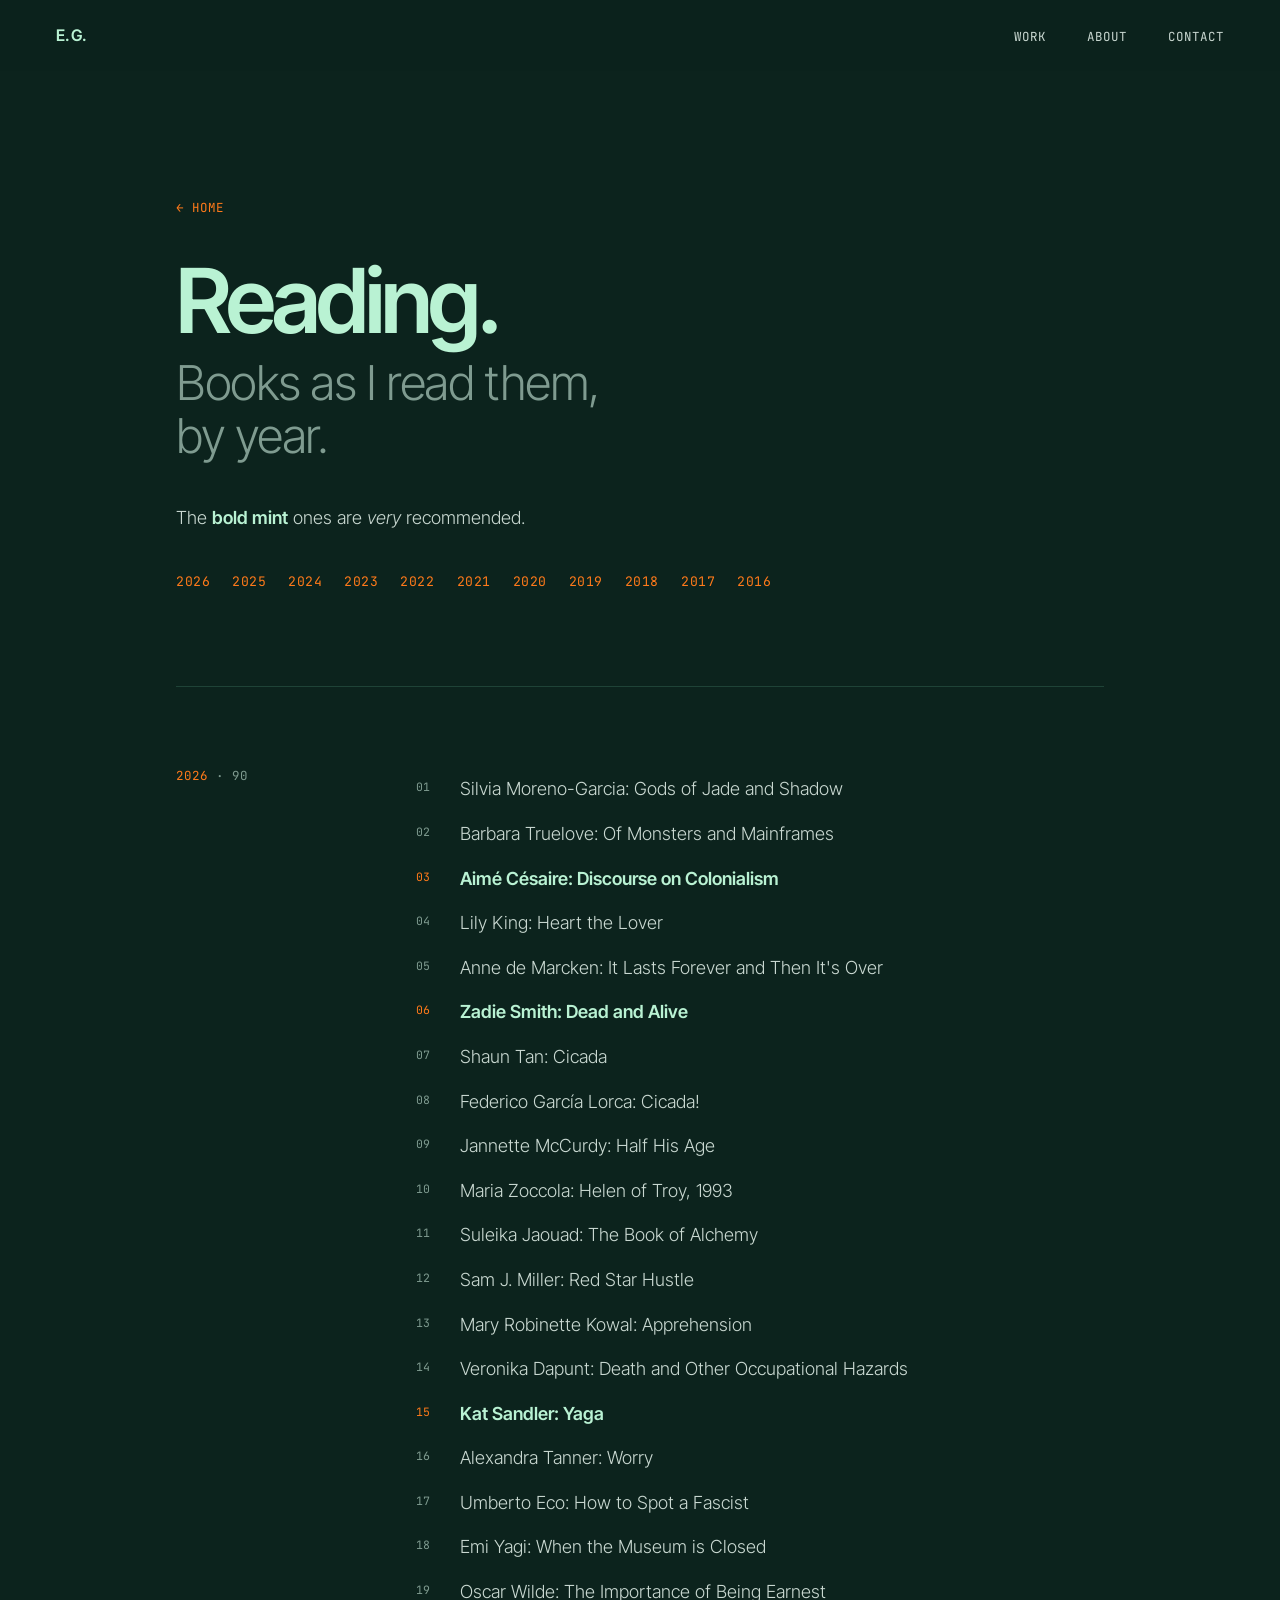
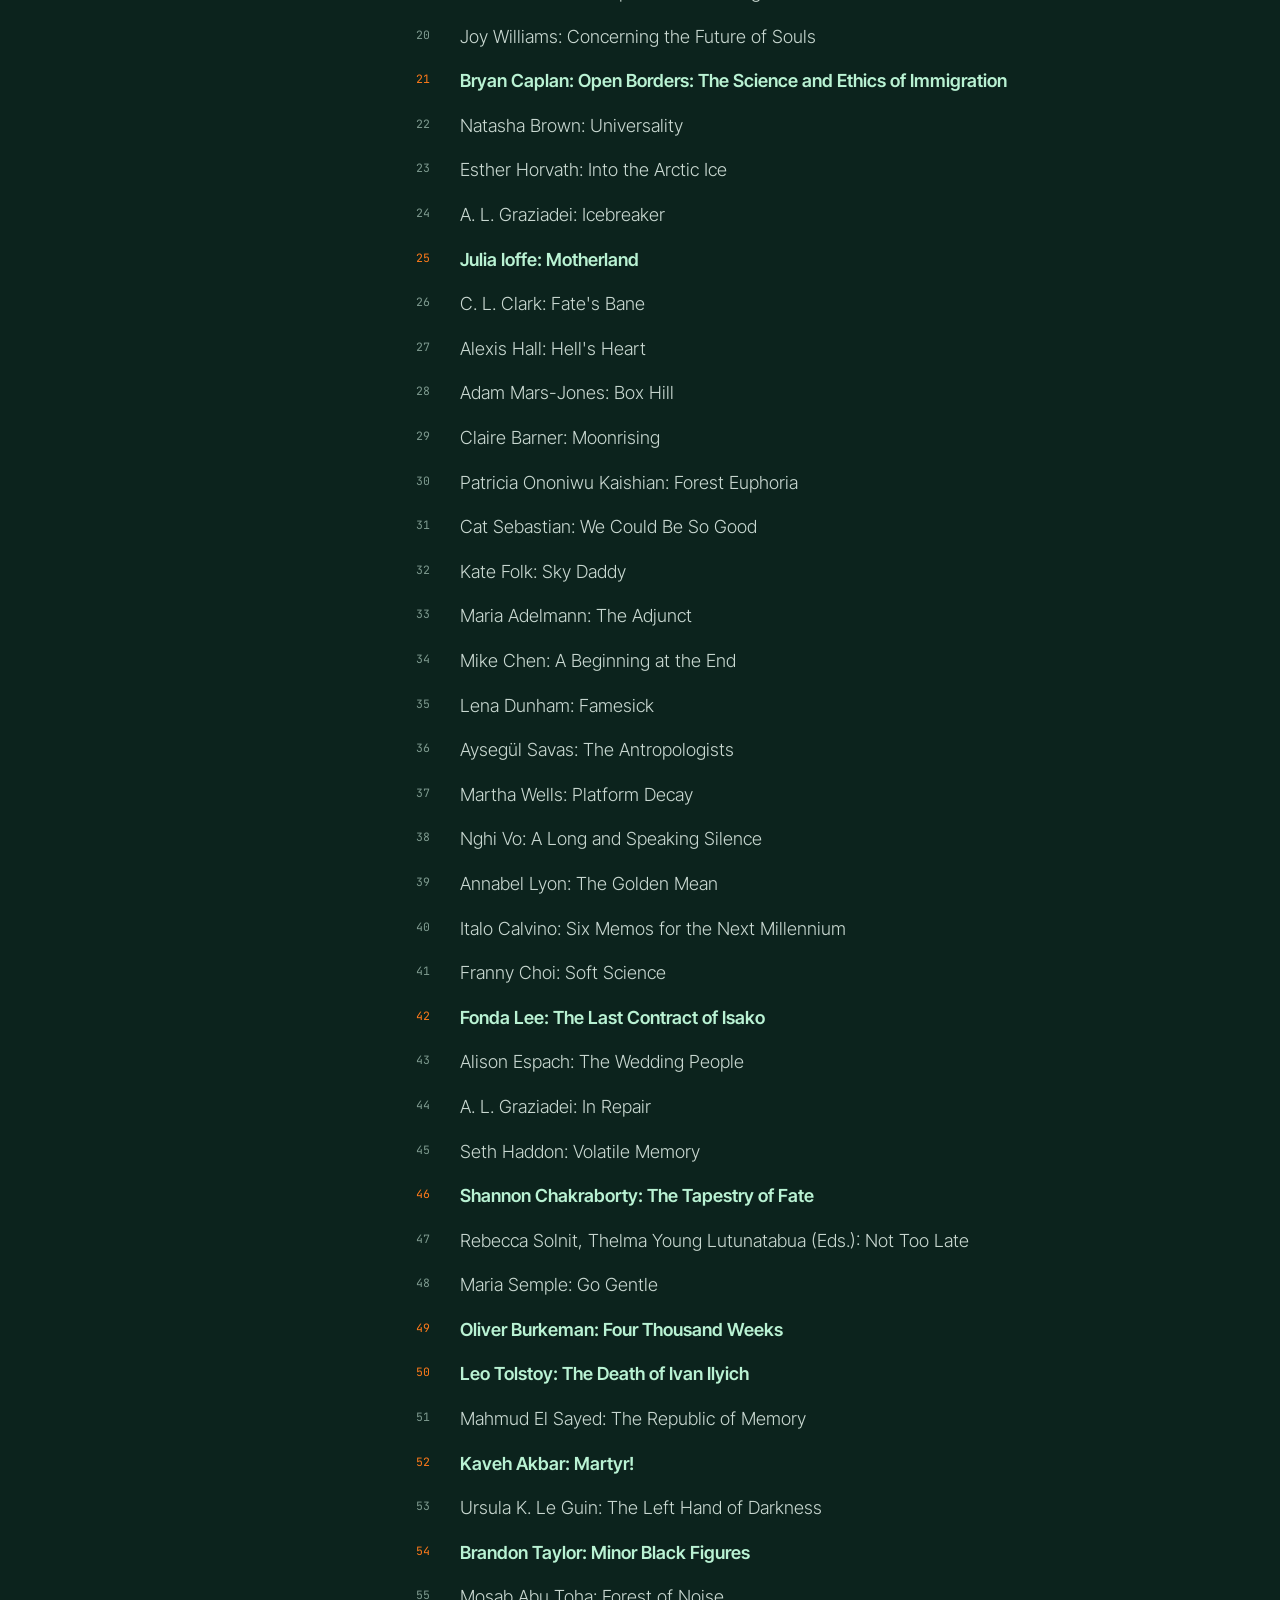
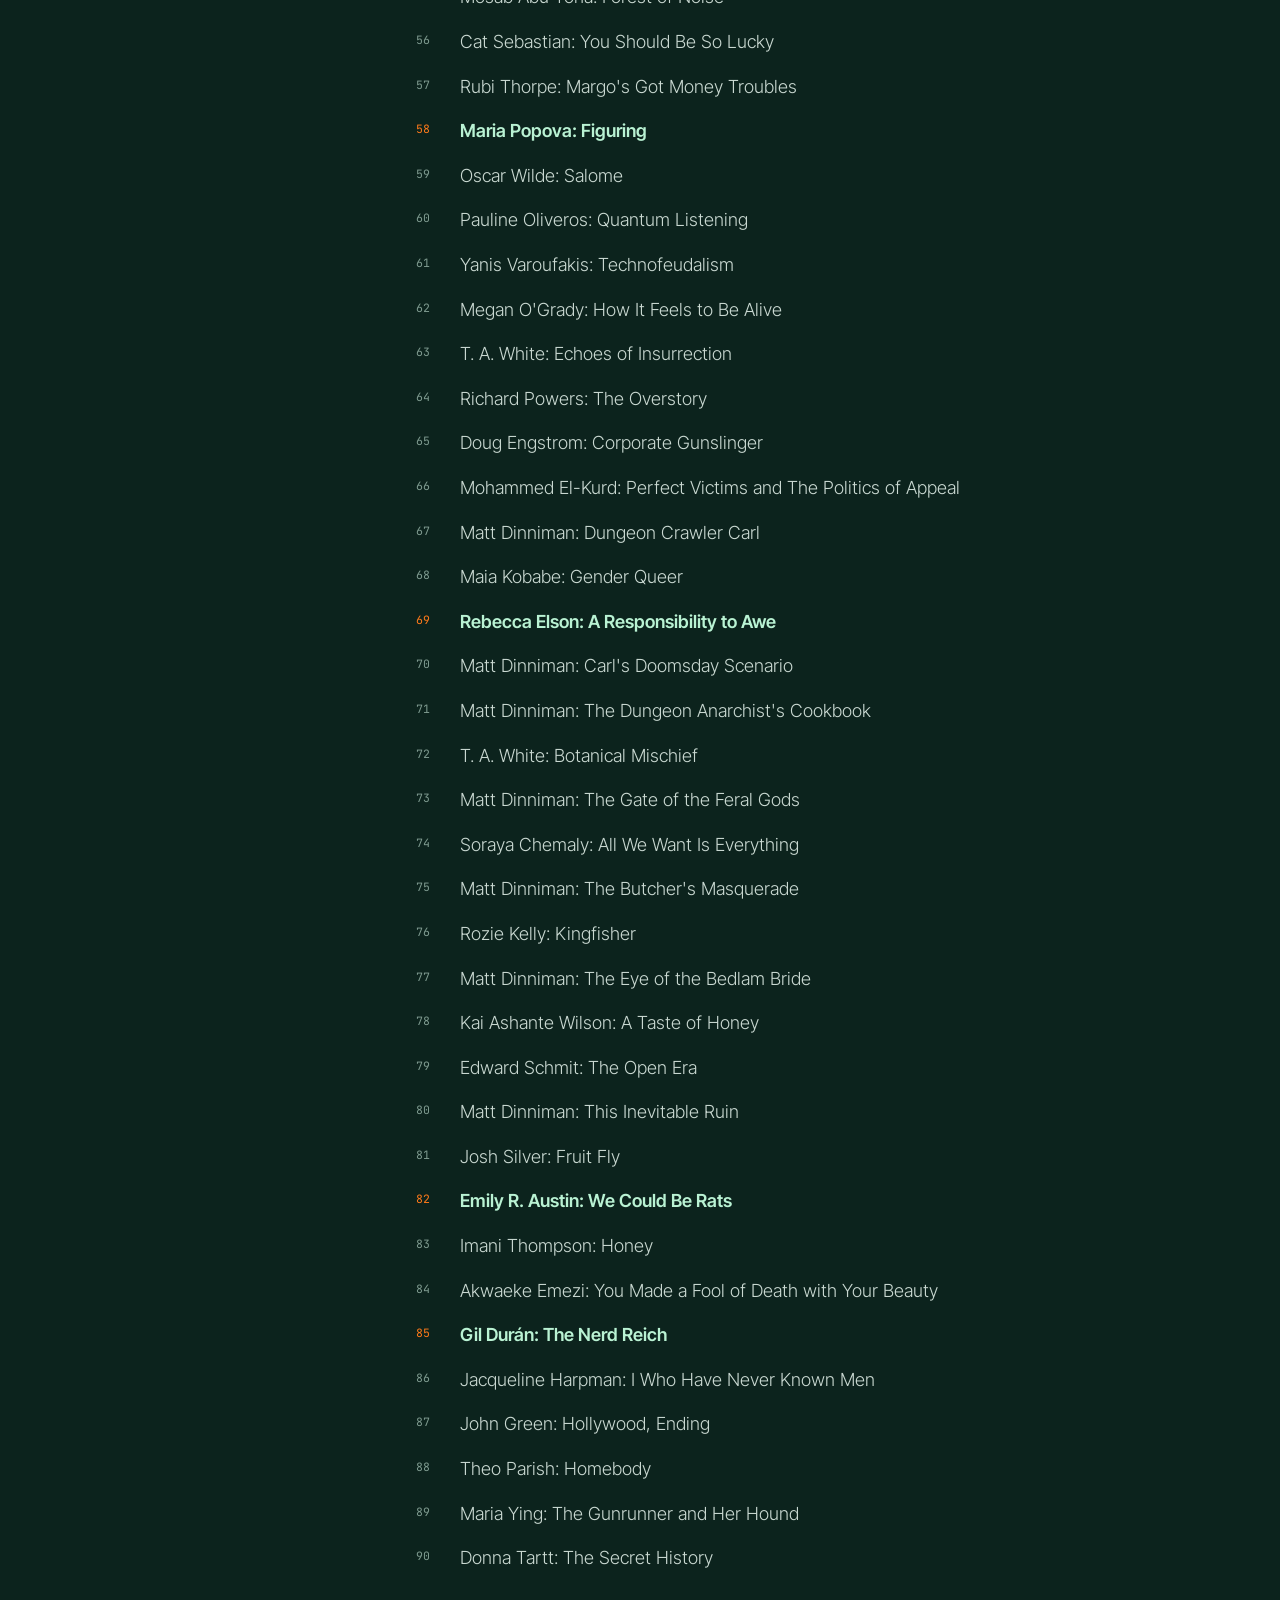
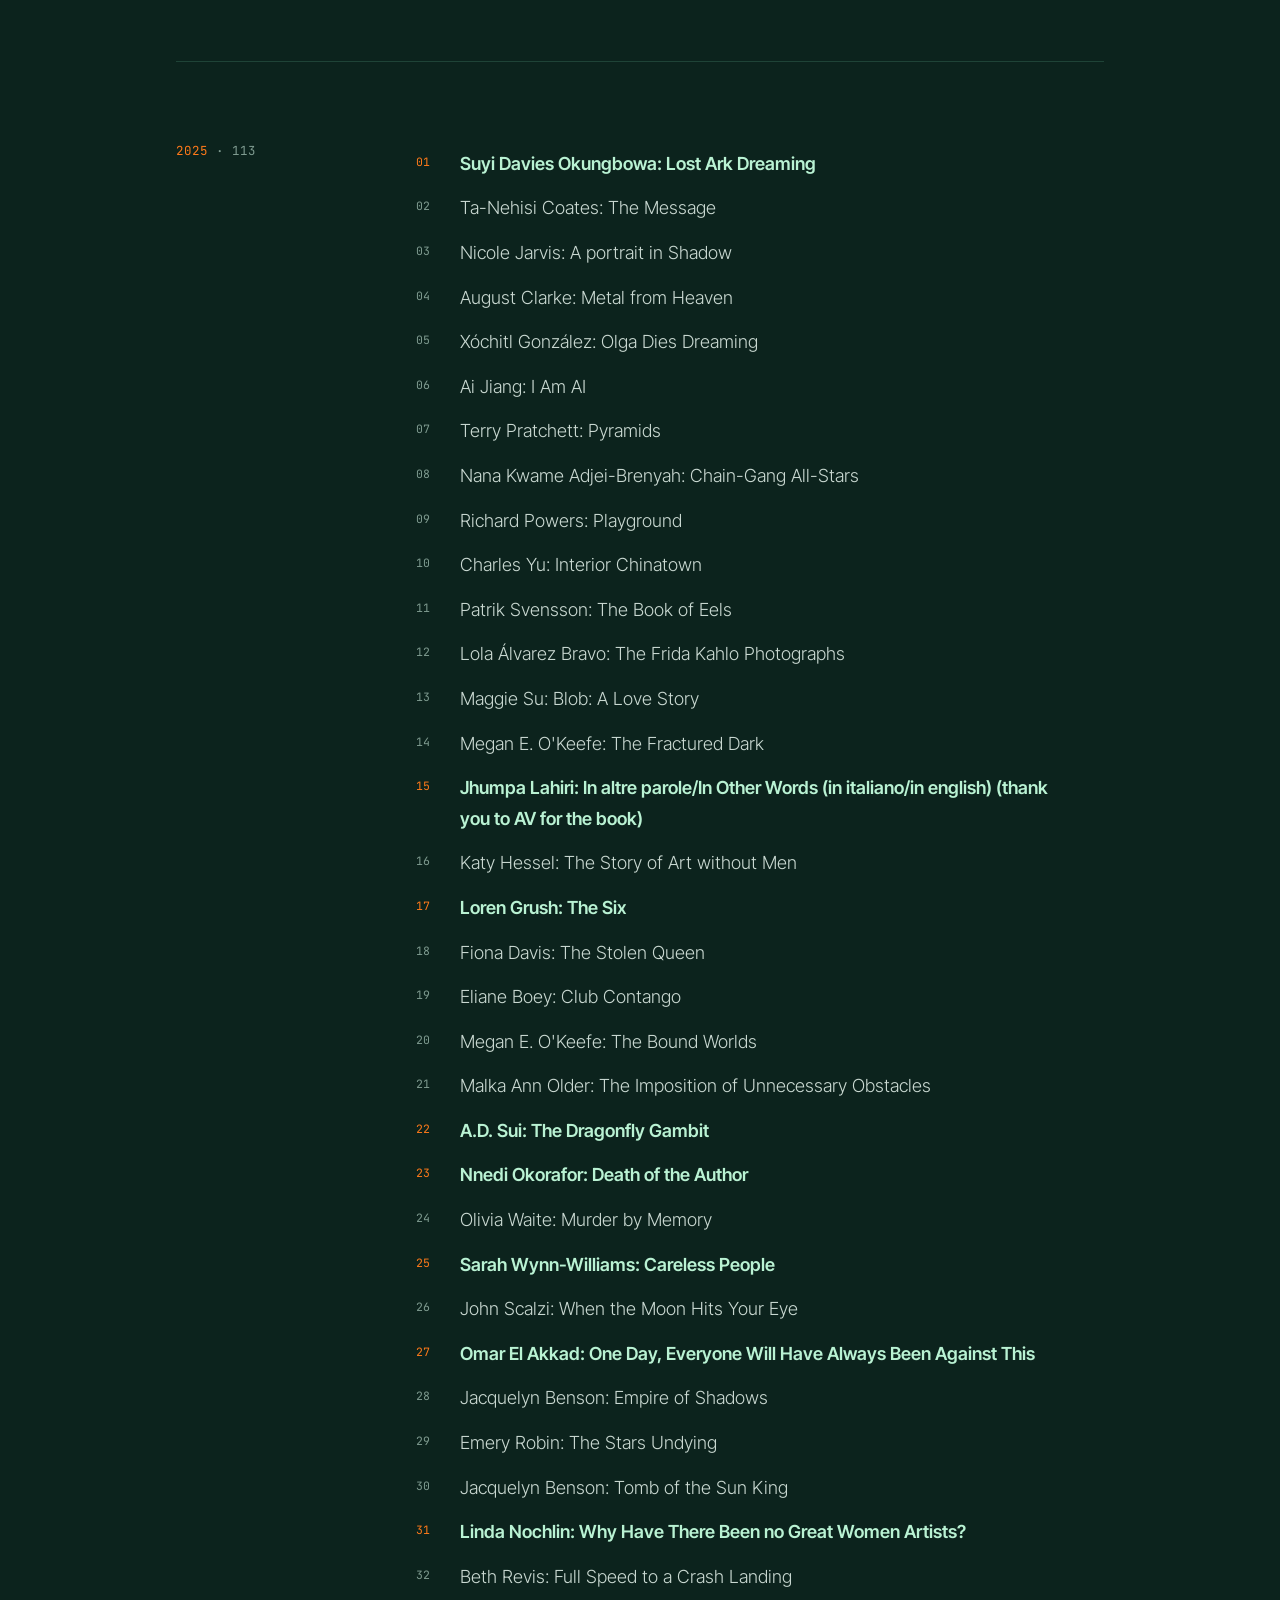
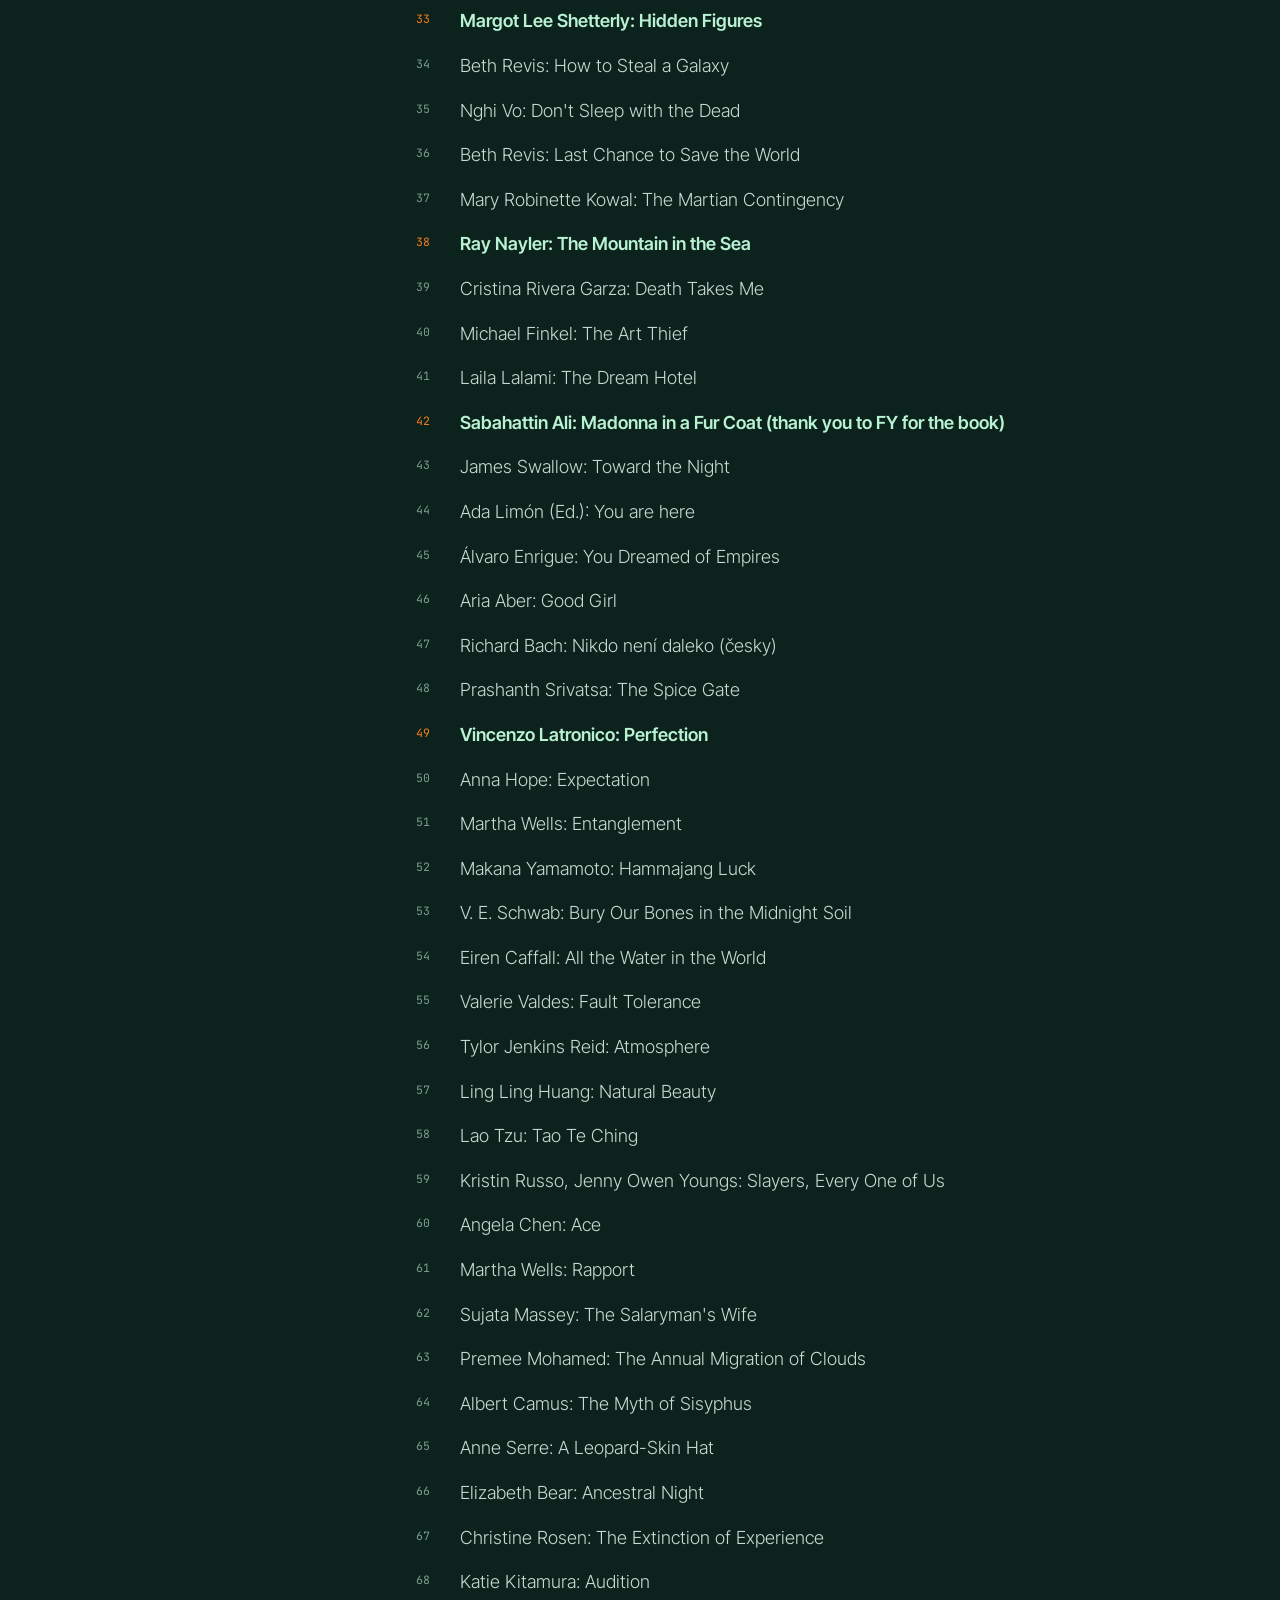
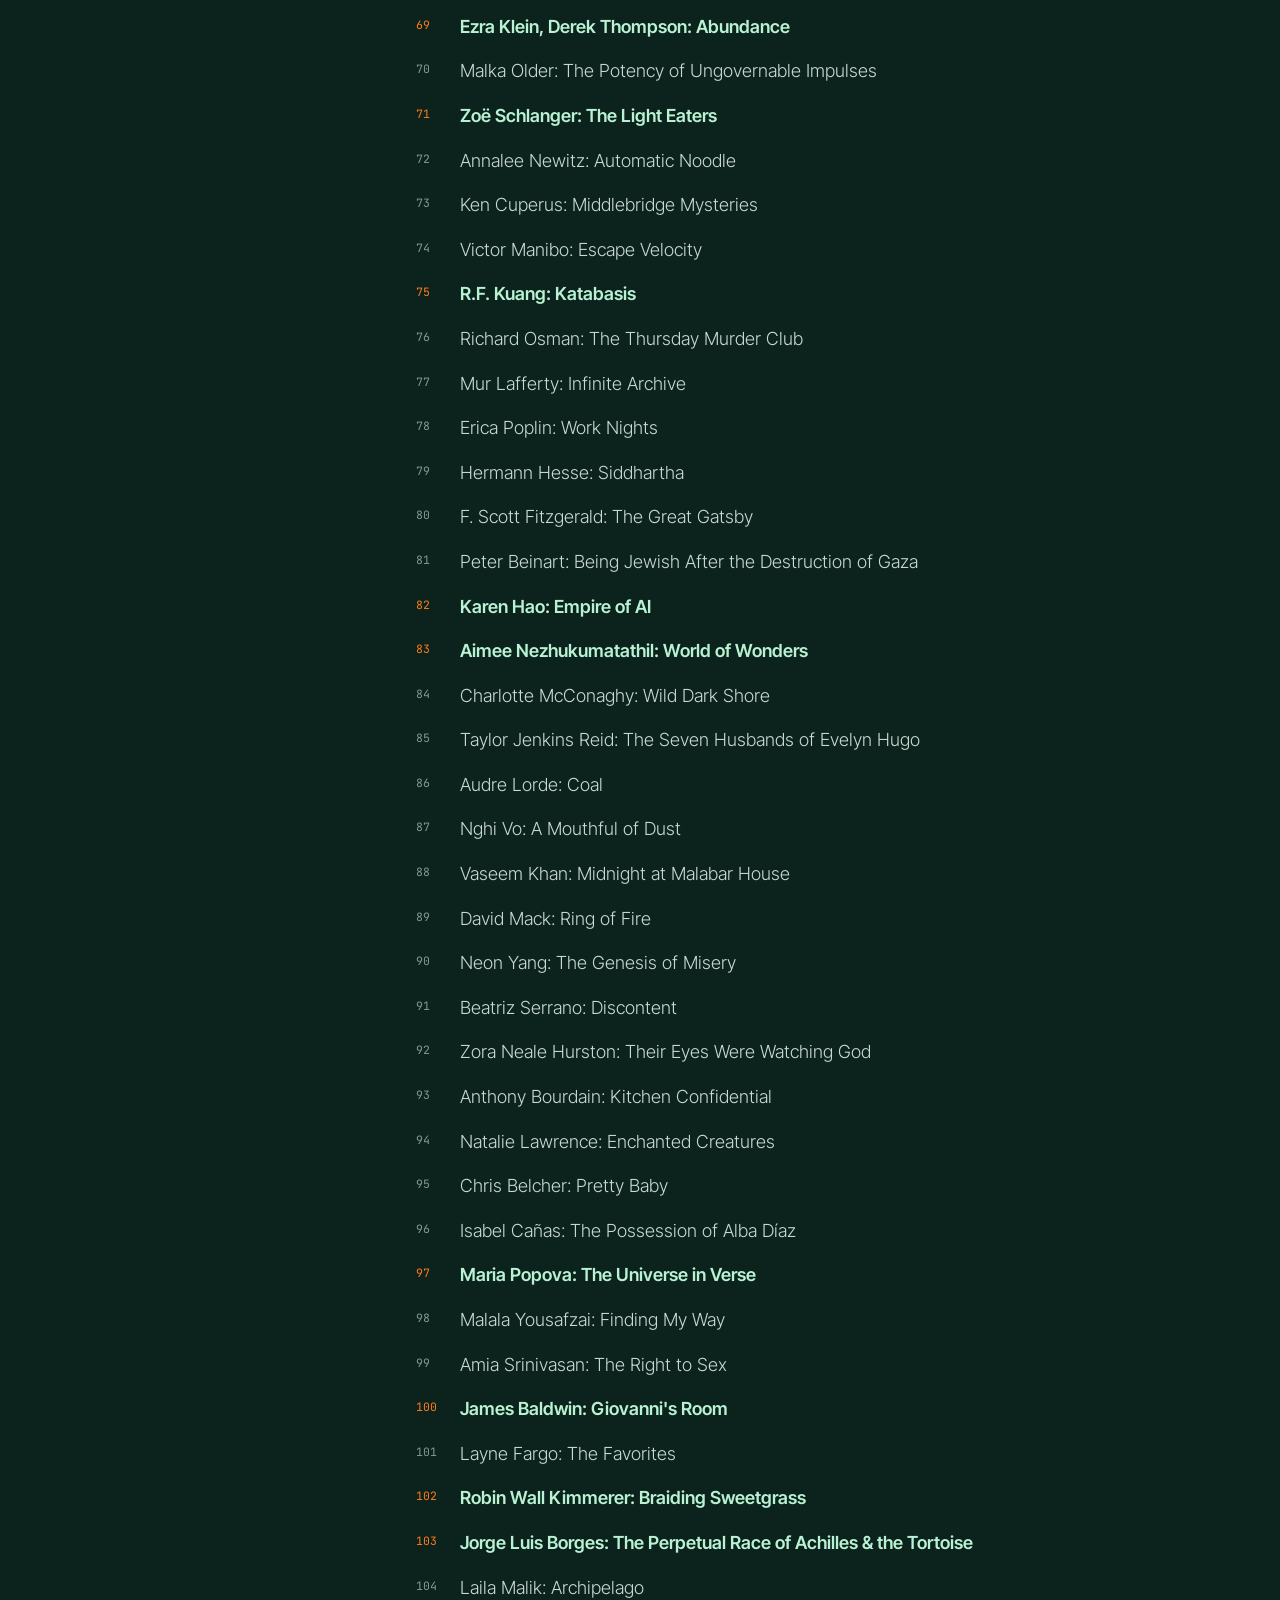
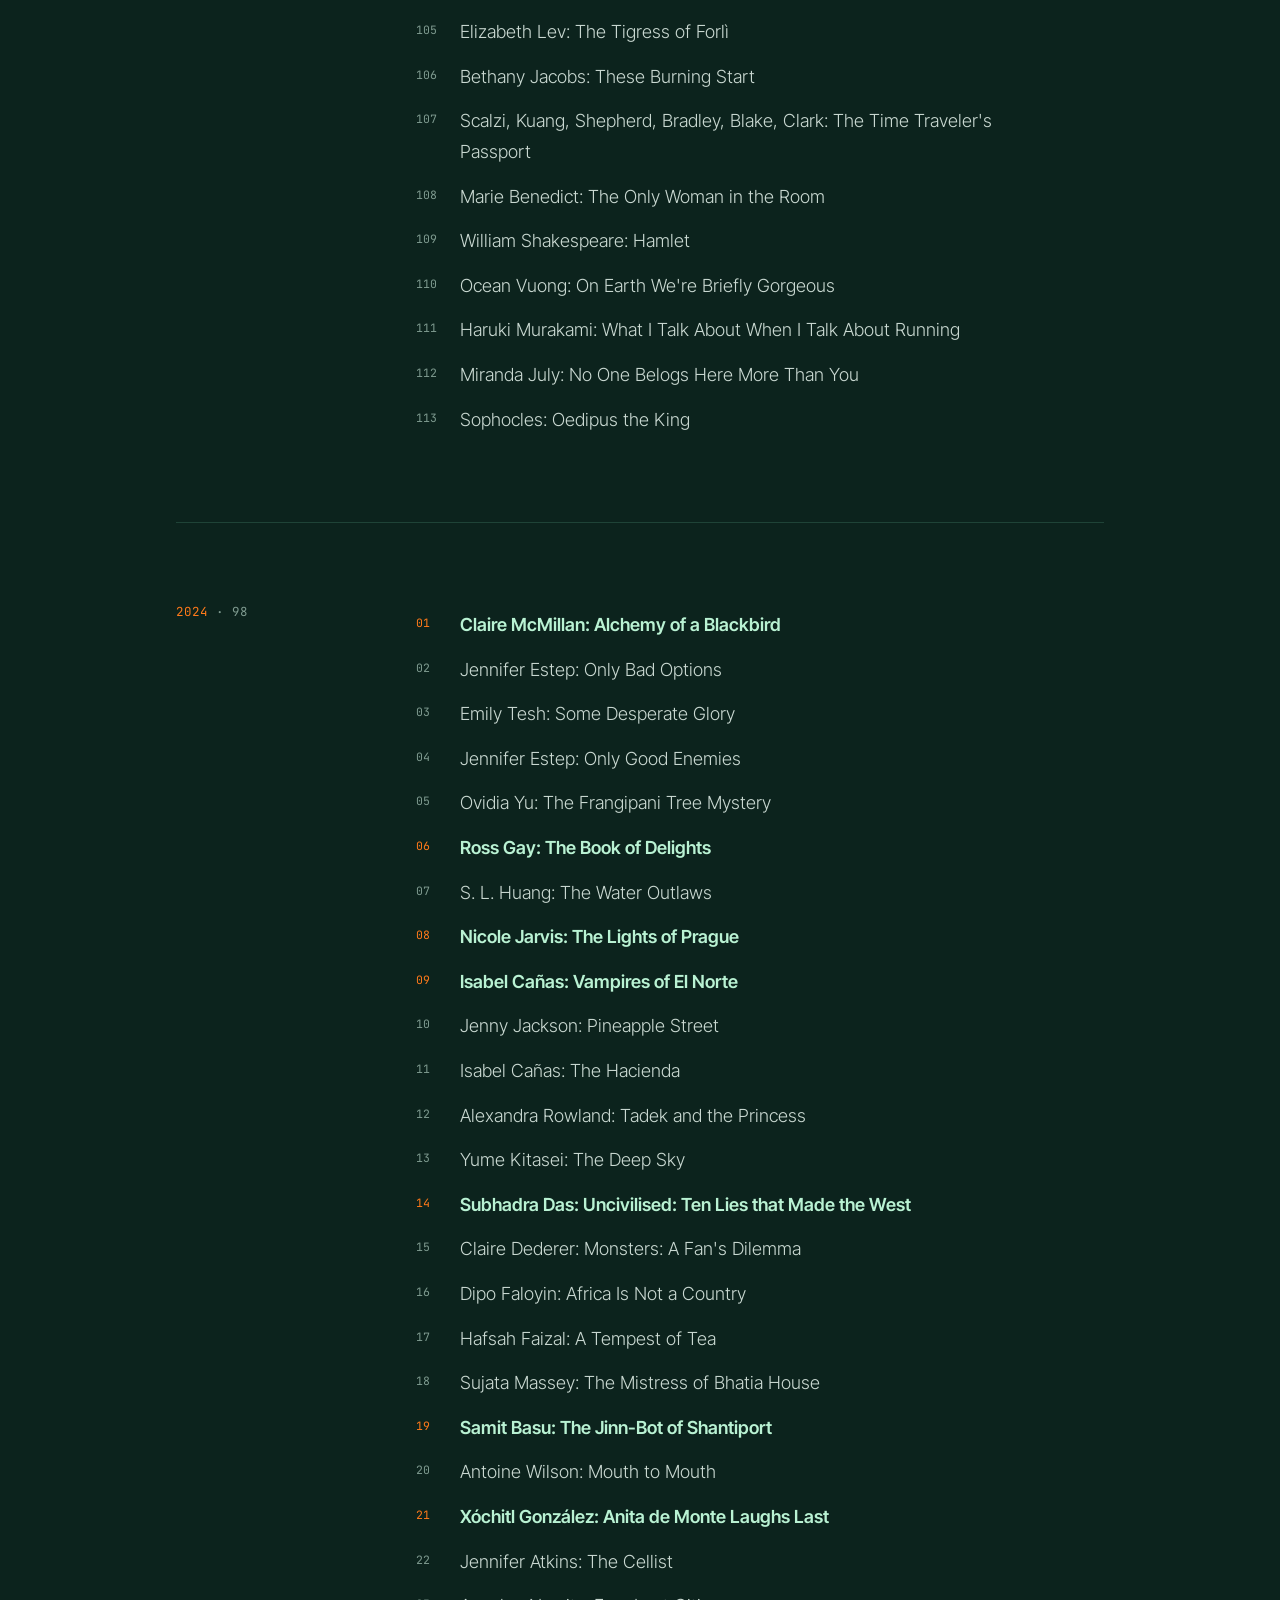
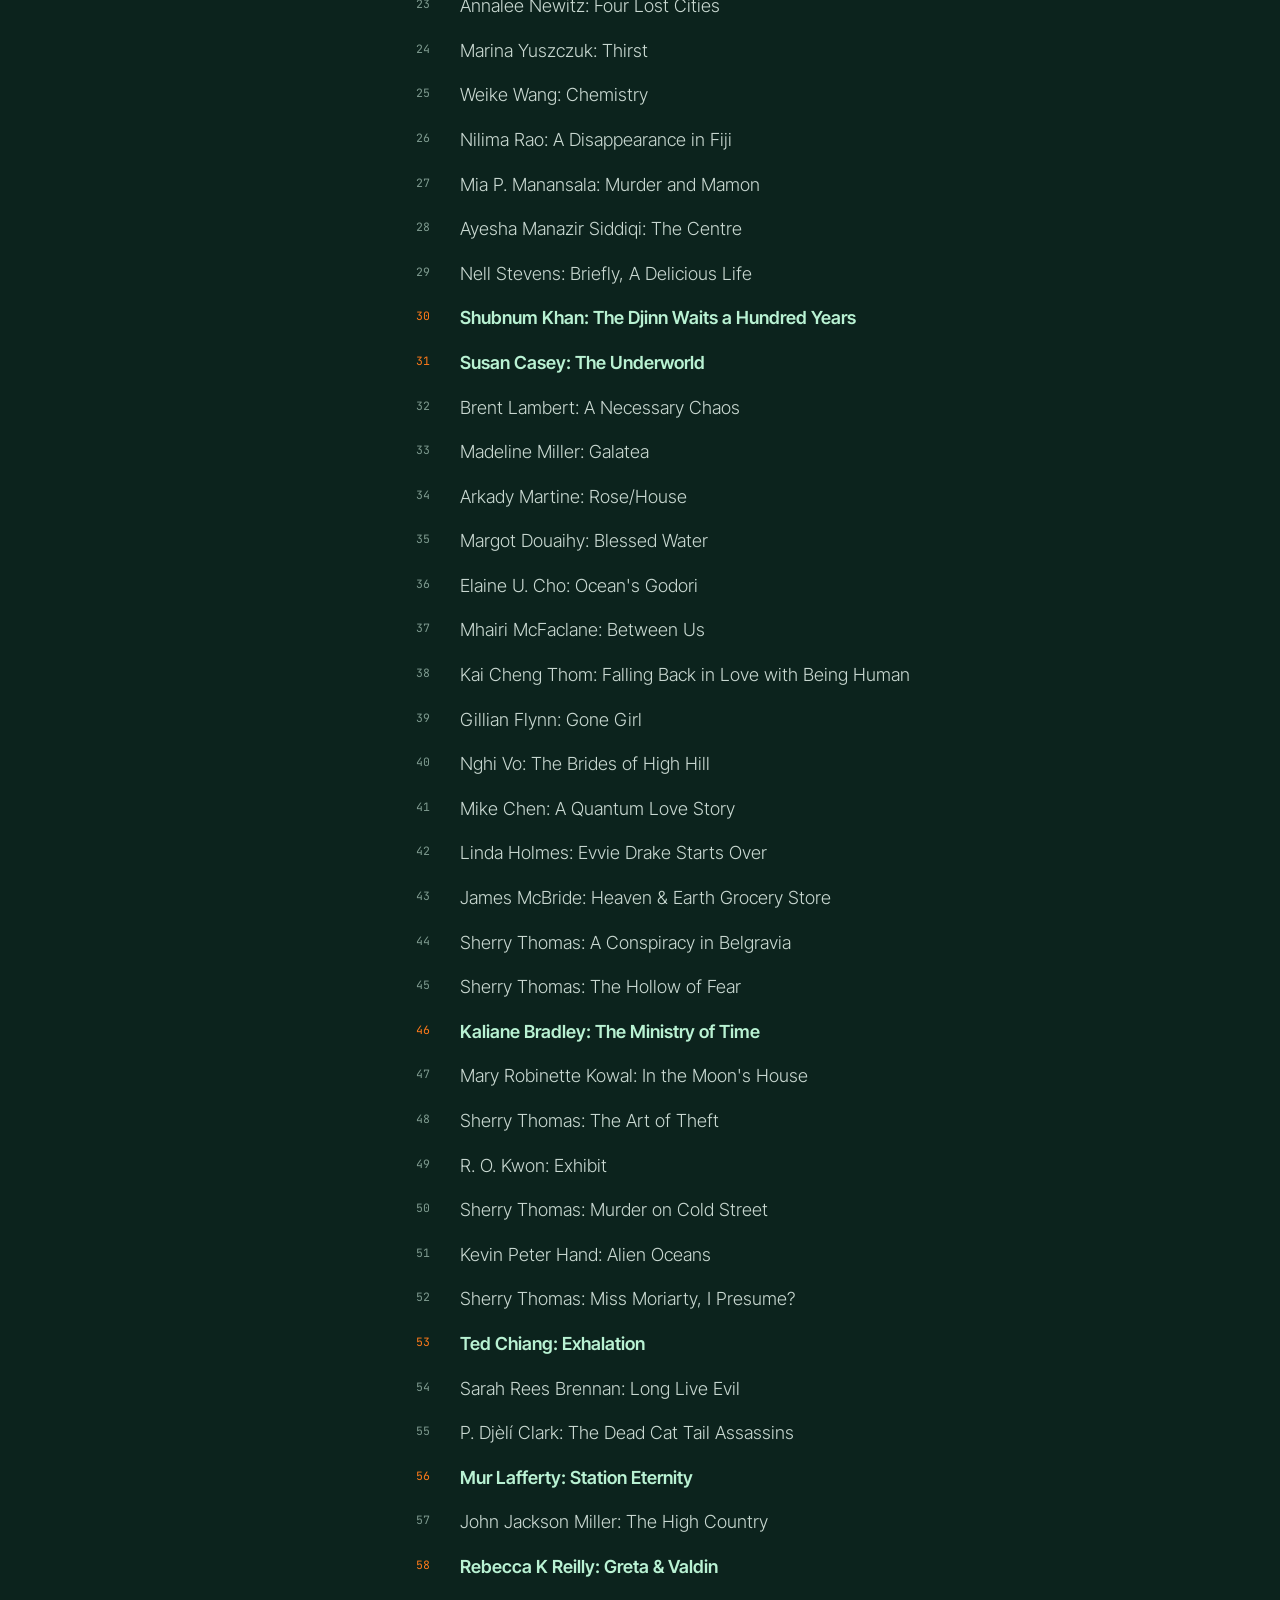
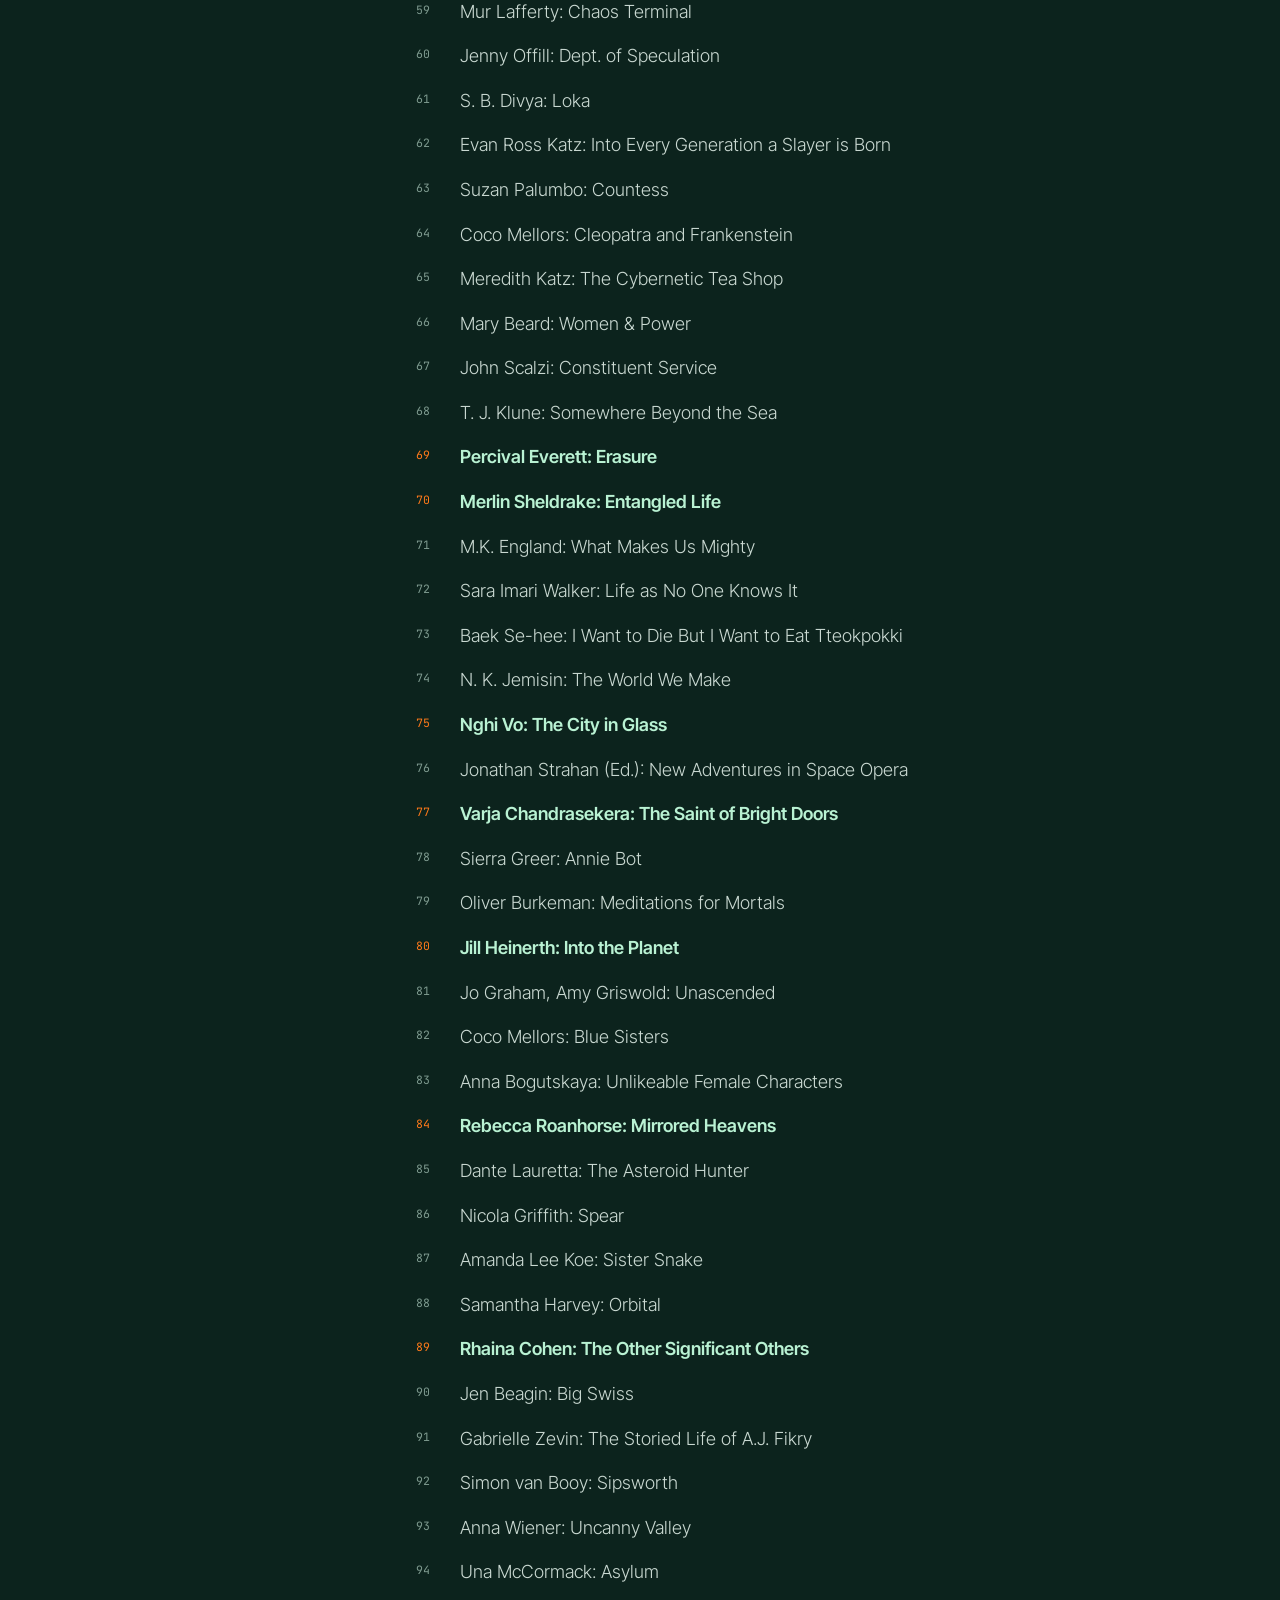
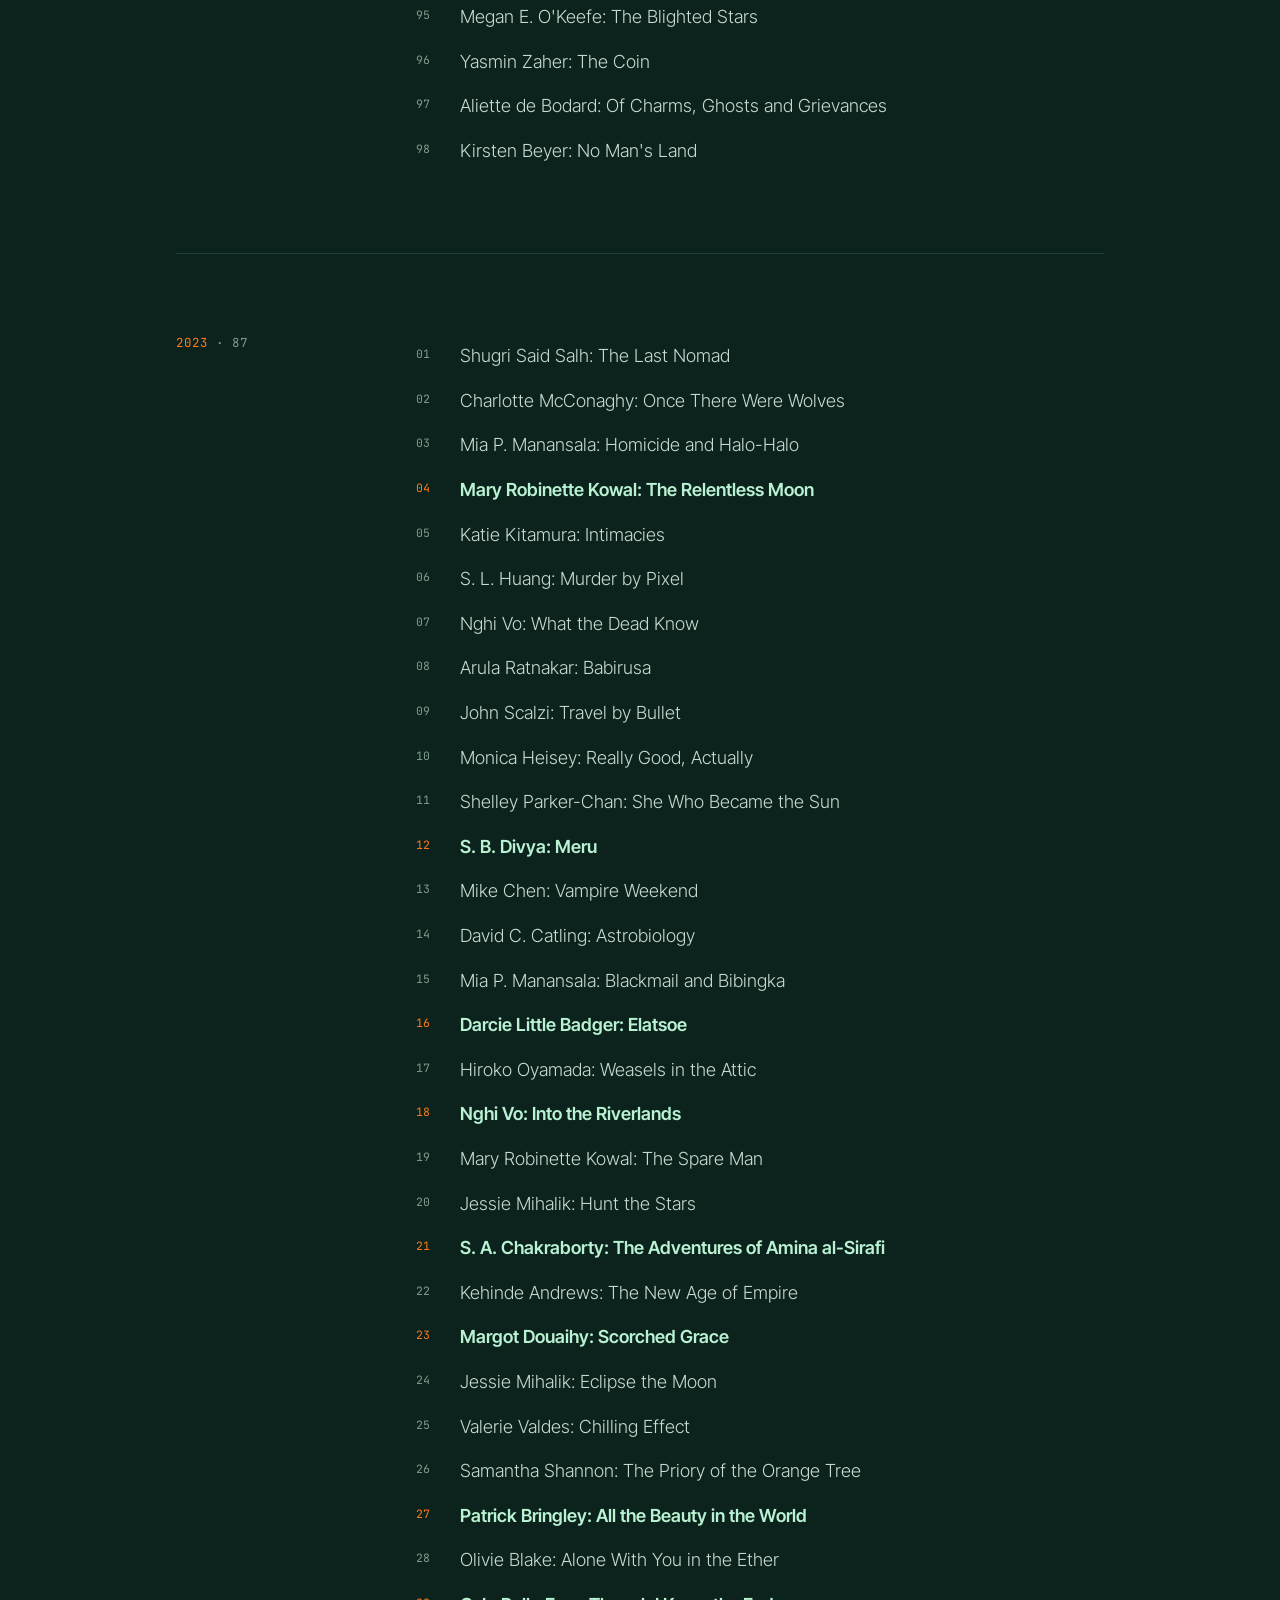
==== reading.html @ 10aa85fe "Replace old Jekyll theme with new one-page site Single-page portfolio (index.html) plus reading list" ====
<!doctype html>
<html lang="en">
<head>
  <meta charset="utf-8">
  <meta name="viewport" content="width=device-width, initial-scale=1">
  <title>Reading · Eliška Greplová</title>
  <meta name="description" content="Books Eliška Greplová has read, by year.">
  <link rel="preconnect" href="https://fonts.googleapis.com">
  <link rel="preconnect" href="https://fonts.gstatic.com" crossorigin>
  <link href="https://fonts.googleapis.com/css2?family=Inter+Tight:wght@300;400;600&family=JetBrains+Mono:wght@400&display=swap" rel="stylesheet">
  <link rel="stylesheet" href="style.css">
</head>
<body>

  <header class="nav">
    <a class="logo" href="index.html">E.G.</a>
    <nav>
      <a href="index.html#work">Work</a>
      <a href="index.html#about">About</a>
      <a href="index.html#contact">Contact</a>
    </nav>
  </header>

  <main>

    <section class="page-head">
      <a class="back" href="index.html">← Home</a>
      <h1>Reading.</h1>
      <p class="hero-sub">Books as I read them, by&nbsp;year.</p>
      <p class="hero-text">The <span class="rec-sample">bold mint</span> ones are <em>very</em> recommended.</p>
      <nav class="year-jump" aria-label="Jump to year">
        <a href="#y2026">2026</a>
        <a href="#y2025">2025</a>
        <a href="#y2024">2024</a>
        <a href="#y2023">2023</a>
        <a href="#y2022">2022</a>
        <a href="#y2021">2021</a>
        <a href="#y2020">2020</a>
        <a href="#y2019">2019</a>
        <a href="#y2018">2018</a>
        <a href="#y2017">2017</a>
        <a href="#y2016">2016</a>
      </nav>
    </section>

    <!--
      To add a book: add a line at the end of the right year's list.
        <li>Author: Title</li>              normal
        <li class="rec">Author: Title</li>  very recommended
      New year: copy a whole <section> block, change the id, label and list.
    -->

    <section class="row year-block" id="y2026">
      <p class="label">2026 <span class="count">· 90</span></p>
      <ol class="reading">
          <li>Silvia Moreno-Garcia: Gods of Jade and Shadow</li>
          <li>Barbara Truelove: Of Monsters and Mainframes</li>
          <li class="rec">Aimé Césaire: Discourse on Colonialism</li>
          <li>Lily King: Heart the Lover</li>
          <li>Anne de Marcken: It Lasts Forever and Then It&#x27;s Over</li>
          <li class="rec">Zadie Smith: Dead and Alive</li>
          <li>Shaun Tan: Cicada</li>
          <li>Federico García Lorca: Cicada!</li>
          <li>Jannette McCurdy: Half His Age</li>
          <li>Maria Zoccola: Helen of Troy, 1993</li>
          <li>Suleika Jaouad: The Book of Alchemy</li>
          <li>Sam J. Miller: Red Star Hustle</li>
          <li>Mary Robinette Kowal: Apprehension</li>
          <li>Veronika Dapunt: Death and Other Occupational Hazards</li>
          <li class="rec">Kat Sandler: Yaga</li>
          <li>Alexandra Tanner: Worry</li>
          <li>Umberto Eco: How to Spot a Fascist</li>
          <li>Emi Yagi: When the Museum is Closed</li>
          <li>Oscar Wilde: The Importance of Being Earnest</li>
          <li>Joy Williams: Concerning the Future of Souls</li>
          <li class="rec">Bryan Caplan: Open Borders: The Science and Ethics of Immigration</li>
          <li>Natasha Brown: Universality</li>
          <li>Esther Horvath: Into the Arctic Ice</li>
          <li>A. L. Graziadei: Icebreaker</li>
          <li class="rec">Julia Ioffe: Motherland</li>
          <li>C. L. Clark: Fate&#x27;s Bane</li>
          <li>Alexis Hall: Hell&#x27;s Heart</li>
          <li>Adam Mars-Jones: Box Hill</li>
          <li>Claire Barner: Moonrising</li>
          <li>Patricia Ononiwu Kaishian: Forest Euphoria</li>
          <li>Cat Sebastian: We Could Be So Good</li>
          <li>Kate Folk: Sky Daddy</li>
          <li>Maria Adelmann: The Adjunct</li>
          <li>Mike Chen: A Beginning at the End</li>
          <li>Lena Dunham: Famesick</li>
          <li>Aysegül Savas: The Antropologists</li>
          <li>Martha Wells: Platform Decay</li>
          <li>Nghi Vo: A Long and Speaking Silence</li>
          <li>Annabel Lyon: The Golden Mean</li>
          <li>Italo Calvino: Six Memos for the Next Millennium</li>
          <li>Franny Choi: Soft Science</li>
          <li class="rec">Fonda Lee: The Last Contract of Isako</li>
          <li>Alison Espach: The Wedding People</li>
          <li>A. L. Graziadei: In Repair</li>
          <li>Seth Haddon: Volatile Memory</li>
          <li class="rec">Shannon Chakraborty: The Tapestry of Fate</li>
          <li>Rebecca Solnit, Thelma Young Lutunatabua (Eds.): Not Too Late</li>
          <li>Maria Semple: Go Gentle</li>
          <li class="rec">Oliver Burkeman: Four Thousand Weeks</li>
          <li class="rec">Leo Tolstoy: The Death of Ivan Ilyich</li>
          <li>Mahmud El Sayed: The Republic of Memory</li>
          <li class="rec">Kaveh Akbar: Martyr!</li>
          <li>Ursula K. Le Guin: The Left Hand of Darkness</li>
          <li class="rec">Brandon Taylor: Minor Black Figures</li>
          <li>Mosab Abu Toha: Forest of Noise</li>
          <li>Cat Sebastian: You Should Be So Lucky</li>
          <li>Rubi Thorpe: Margo&#x27;s Got Money Troubles</li>
          <li class="rec">Maria Popova: Figuring</li>
          <li>Oscar Wilde: Salome</li>
          <li>Pauline Oliveros: Quantum Listening</li>
          <li>Yanis Varoufakis: Technofeudalism</li>
          <li>Megan O&#x27;Grady: How It Feels to Be Alive</li>
          <li>T. A. White: Echoes of Insurrection</li>
          <li>Richard Powers: The Overstory</li>
          <li>Doug Engstrom: Corporate Gunslinger</li>
          <li>Mohammed El-Kurd: Perfect Victims and The Politics of Appeal</li>
          <li>Matt Dinniman: Dungeon Crawler Carl</li>
          <li>Maia Kobabe: Gender Queer</li>
          <li class="rec">Rebecca Elson: A Responsibility to Awe</li>
          <li>Matt Dinniman: Carl&#x27;s Doomsday Scenario</li>
          <li>Matt Dinniman: The Dungeon Anarchist&#x27;s Cookbook</li>
          <li>T. A. White: Botanical Mischief</li>
          <li>Matt Dinniman: The Gate of the Feral Gods</li>
          <li>Soraya Chemaly: All We Want Is Everything</li>
          <li>Matt Dinniman: The Butcher&#x27;s Masquerade</li>
          <li>Rozie Kelly: Kingfisher</li>
          <li>Matt Dinniman: The Eye of the Bedlam Bride</li>
          <li>Kai Ashante Wilson: A Taste of Honey</li>
          <li>Edward Schmit: The Open Era</li>
          <li>Matt Dinniman: This Inevitable Ruin</li>
          <li>Josh Silver: Fruit Fly</li>
          <li class="rec">Emily R. Austin: We Could Be Rats</li>
          <li>Imani Thompson: Honey</li>
          <li>Akwaeke Emezi: You Made a Fool of Death with Your Beauty</li>
          <li class="rec">Gil Durán: The Nerd Reich</li>
          <li>Jacqueline Harpman: I Who Have Never Known Men</li>
          <li>John Green: Hollywood, Ending</li>
          <li>Theo Parish: Homebody</li>
          <li>Maria Ying: The Gunrunner and Her Hound</li>
          <li>Donna Tartt: The Secret History</li>
      </ol>
    </section>
    <section class="row year-block" id="y2025">
      <p class="label">2025 <span class="count">· 113</span></p>
      <ol class="reading">
          <li class="rec">Suyi Davies Okungbowa: Lost Ark Dreaming</li>
          <li>Ta-Nehisi Coates: The Message</li>
          <li>Nicole Jarvis: A portrait in Shadow</li>
          <li>August Clarke: Metal from Heaven</li>
          <li>Xóchitl González: Olga Dies Dreaming</li>
          <li>Ai Jiang: I Am AI</li>
          <li>Terry Pratchett: Pyramids</li>
          <li>Nana Kwame Adjei-Brenyah: Chain-Gang All-Stars</li>
          <li>Richard Powers: Playground</li>
          <li>Charles Yu: Interior Chinatown</li>
          <li>Patrik Svensson: The Book of Eels</li>
          <li>Lola Álvarez Bravo: The Frida Kahlo Photographs</li>
          <li>Maggie Su: Blob: A Love Story</li>
          <li>Megan E. O&#x27;Keefe: The Fractured Dark</li>
          <li class="rec">Jhumpa Lahiri: In altre parole/In Other Words (in italiano/in english) (thank you to AV for the book)</li>
          <li>Katy Hessel: The Story of Art without Men</li>
          <li class="rec">Loren Grush: The Six</li>
          <li>Fiona Davis: The Stolen Queen</li>
          <li>Eliane Boey: Club Contango</li>
          <li>Megan E. O&#x27;Keefe: The Bound Worlds</li>
          <li>Malka Ann Older: The Imposition of Unnecessary Obstacles</li>
          <li class="rec">A.D. Sui: The Dragonfly Gambit</li>
          <li class="rec">Nnedi Okorafor: Death of the Author</li>
          <li>Olivia Waite: Murder by Memory</li>
          <li class="rec">Sarah Wynn-Williams: Careless People</li>
          <li>John Scalzi: When the Moon Hits Your Eye</li>
          <li class="rec">Omar El Akkad: One Day, Everyone Will Have Always Been Against This</li>
          <li>Jacquelyn Benson: Empire of Shadows</li>
          <li>Emery Robin: The Stars Undying</li>
          <li>Jacquelyn Benson: Tomb of the Sun King</li>
          <li class="rec">Linda Nochlin: Why Have There Been no Great Women Artists?</li>
          <li>Beth Revis: Full Speed to a Crash Landing</li>
          <li class="rec">Margot Lee Shetterly: Hidden Figures</li>
          <li>Beth Revis: How to Steal a Galaxy</li>
          <li>Nghi Vo: Don&#x27;t Sleep with the Dead</li>
          <li>Beth Revis: Last Chance to Save the World</li>
          <li>Mary Robinette Kowal: The Martian Contingency</li>
          <li class="rec">Ray Nayler: The Mountain in the Sea</li>
          <li>Cristina Rivera Garza: Death Takes Me</li>
          <li>Michael Finkel: The Art Thief</li>
          <li>Laila Lalami: The Dream Hotel</li>
          <li class="rec">Sabahattin Ali: Madonna in a Fur Coat (thank you to FY for the book)</li>
          <li>James Swallow: Toward the Night</li>
          <li>Ada Limón (Ed.): You are here</li>
          <li>Álvaro Enrigue: You Dreamed of Empires</li>
          <li>Aria Aber: Good Girl</li>
          <li>Richard Bach: Nikdo není daleko (česky)</li>
          <li>Prashanth Srivatsa: The Spice Gate</li>
          <li class="rec">Vincenzo Latronico: Perfection</li>
          <li>Anna Hope: Expectation</li>
          <li>Martha Wells: Entanglement</li>
          <li>Makana Yamamoto: Hammajang Luck</li>
          <li>V. E. Schwab: Bury Our Bones in the Midnight Soil</li>
          <li>Eiren Caffall: All the Water in the World</li>
          <li>Valerie Valdes: Fault Tolerance</li>
          <li>Tylor Jenkins Reid: Atmosphere</li>
          <li>Ling Ling Huang: Natural Beauty</li>
          <li>Lao Tzu: Tao Te Ching</li>
          <li>Kristin Russo, Jenny Owen Youngs: Slayers, Every One of Us</li>
          <li>Angela Chen: Ace</li>
          <li>Martha Wells: Rapport</li>
          <li>Sujata Massey: The Salaryman&#x27;s Wife</li>
          <li>Premee Mohamed: The Annual Migration of Clouds</li>
          <li>Albert Camus: The Myth of Sisyphus</li>
          <li>Anne Serre: A Leopard-Skin Hat</li>
          <li>Elizabeth Bear: Ancestral Night</li>
          <li>Christine Rosen: The Extinction of Experience</li>
          <li>Katie Kitamura: Audition</li>
          <li class="rec">Ezra Klein, Derek Thompson: Abundance</li>
          <li>Malka Older: The Potency of Ungovernable Impulses</li>
          <li class="rec">Zoë Schlanger: The Light Eaters</li>
          <li>Annalee Newitz: Automatic Noodle</li>
          <li>Ken Cuperus: Middlebridge Mysteries</li>
          <li>Victor Manibo: Escape Velocity</li>
          <li class="rec">R.F. Kuang: Katabasis</li>
          <li>Richard Osman: The Thursday Murder Club</li>
          <li>Mur Lafferty: Infinite Archive</li>
          <li>Erica Poplin: Work Nights</li>
          <li>Hermann Hesse: Siddhartha</li>
          <li>F. Scott Fitzgerald: The Great Gatsby</li>
          <li>Peter Beinart: Being Jewish After the Destruction of Gaza</li>
          <li class="rec">Karen Hao: Empire of AI</li>
          <li class="rec">Aimee Nezhukumatathil: World of Wonders</li>
          <li>Charlotte McConaghy: Wild Dark Shore</li>
          <li>Taylor Jenkins Reid: The Seven Husbands of Evelyn Hugo</li>
          <li>Audre Lorde: Coal</li>
          <li>Nghi Vo: A Mouthful of Dust</li>
          <li>Vaseem Khan: Midnight at Malabar House</li>
          <li>David Mack: Ring of Fire</li>
          <li>Neon Yang: The Genesis of Misery</li>
          <li>Beatriz Serrano: Discontent</li>
          <li>Zora Neale Hurston: Their Eyes Were Watching God</li>
          <li>Anthony Bourdain: Kitchen Confidential</li>
          <li>Natalie Lawrence: Enchanted Creatures</li>
          <li>Chris Belcher: Pretty Baby</li>
          <li>Isabel Cañas: The Possession of Alba Díaz</li>
          <li class="rec">Maria Popova: The Universe in Verse</li>
          <li>Malala Yousafzai: Finding My Way</li>
          <li>Amia Srinivasan: The Right to Sex</li>
          <li class="rec">James Baldwin: Giovanni&#x27;s Room</li>
          <li>Layne Fargo: The Favorites</li>
          <li class="rec">Robin Wall Kimmerer: Braiding Sweetgrass</li>
          <li class="rec">Jorge Luis Borges: The Perpetual Race of Achilles &amp; the Tortoise</li>
          <li>Laila Malik: Archipelago</li>
          <li>Elizabeth Lev: The Tigress of Forlì</li>
          <li>Bethany Jacobs: These Burning Start</li>
          <li>Scalzi, Kuang, Shepherd, Bradley, Blake, Clark: The Time Traveler&#x27;s Passport</li>
          <li>Marie Benedict: The Only Woman in the Room</li>
          <li>William Shakespeare: Hamlet</li>
          <li>Ocean Vuong: On Earth We&#x27;re Briefly Gorgeous</li>
          <li>Haruki Murakami: What I Talk About When I Talk About Running</li>
          <li>Miranda July: No One Belogs Here More Than You</li>
          <li>Sophocles: Oedipus the King</li>
      </ol>
    </section>
    <section class="row year-block" id="y2024">
      <p class="label">2024 <span class="count">· 98</span></p>
      <ol class="reading">
          <li class="rec">Claire McMillan: Alchemy of a Blackbird</li>
          <li>Jennifer Estep: Only Bad Options</li>
          <li>Emily Tesh: Some Desperate Glory</li>
          <li>Jennifer Estep: Only Good Enemies</li>
          <li>Ovidia Yu: The Frangipani Tree Mystery</li>
          <li class="rec">Ross Gay: The Book of Delights</li>
          <li>S. L. Huang: The Water Outlaws</li>
          <li class="rec">Nicole Jarvis: The Lights of Prague</li>
          <li class="rec">Isabel Cañas: Vampires of El Norte</li>
          <li>Jenny Jackson: Pineapple Street</li>
          <li>Isabel Cañas: The Hacienda</li>
          <li>Alexandra Rowland: Tadek and the Princess</li>
          <li>Yume Kitasei: The Deep Sky</li>
          <li class="rec">Subhadra Das: Uncivilised: Ten Lies that Made the West</li>
          <li>Claire Dederer: Monsters: A Fan&#x27;s Dilemma</li>
          <li>Dipo Faloyin: Africa Is Not a Country</li>
          <li>Hafsah Faizal: A Tempest of Tea</li>
          <li>Sujata Massey: The Mistress of Bhatia House</li>
          <li class="rec">Samit Basu: The Jinn-Bot of Shantiport</li>
          <li>Antoine Wilson: Mouth to Mouth</li>
          <li class="rec">Xóchitl González: Anita de Monte Laughs Last</li>
          <li>Jennifer Atkins: The Cellist</li>
          <li>Annalee Newitz: Four Lost Cities</li>
          <li>Marina Yuszczuk: Thirst</li>
          <li>Weike Wang: Chemistry</li>
          <li>Nilima Rao: A Disappearance in Fiji</li>
          <li>Mia P. Manansala: Murder and Mamon</li>
          <li>Ayesha Manazir Siddiqi: The Centre</li>
          <li>Nell Stevens: Briefly, A Delicious Life</li>
          <li class="rec">Shubnum Khan: The Djinn Waits a Hundred Years</li>
          <li class="rec">Susan Casey: The Underworld</li>
          <li>Brent Lambert: A Necessary Chaos</li>
          <li>Madeline Miller: Galatea</li>
          <li>Arkady Martine: Rose/House</li>
          <li>Margot Douaihy: Blessed Water</li>
          <li>Elaine U. Cho: Ocean&#x27;s Godori</li>
          <li>Mhairi McFaclane: Between Us</li>
          <li>Kai Cheng Thom: Falling Back in Love with Being Human</li>
          <li>Gillian Flynn: Gone Girl</li>
          <li>Nghi Vo: The Brides of High Hill</li>
          <li>Mike Chen: A Quantum Love Story</li>
          <li>Linda Holmes: Evvie Drake Starts Over</li>
          <li>James McBride: Heaven &amp; Earth Grocery Store</li>
          <li>Sherry Thomas: A Conspiracy in Belgravia</li>
          <li>Sherry Thomas: The Hollow of Fear</li>
          <li class="rec">Kaliane Bradley: The Ministry of Time</li>
          <li>Mary Robinette Kowal: In the Moon&#x27;s House</li>
          <li>Sherry Thomas: The Art of Theft</li>
          <li>R. O. Kwon: Exhibit</li>
          <li>Sherry Thomas: Murder on Cold Street</li>
          <li>Kevin Peter Hand: Alien Oceans</li>
          <li>Sherry Thomas: Miss Moriarty, I Presume?</li>
          <li class="rec">Ted Chiang: Exhalation</li>
          <li>Sarah Rees Brennan: Long Live Evil</li>
          <li>P. Djèlí Clark: The Dead Cat Tail Assassins</li>
          <li class="rec">Mur Lafferty: Station Eternity</li>
          <li>John Jackson Miller: The High Country</li>
          <li class="rec">Rebecca K Reilly: Greta &amp; Valdin</li>
          <li>Mur Lafferty: Chaos Terminal</li>
          <li>Jenny Offill: Dept. of Speculation</li>
          <li>S. B. Divya: Loka</li>
          <li>Evan Ross Katz: Into Every Generation a Slayer is Born</li>
          <li>Suzan Palumbo: Countess</li>
          <li>Coco Mellors: Cleopatra and Frankenstein</li>
          <li>Meredith Katz: The Cybernetic Tea Shop</li>
          <li>Mary Beard: Women &amp; Power</li>
          <li>John Scalzi: Constituent Service</li>
          <li>T. J. Klune: Somewhere Beyond the Sea</li>
          <li class="rec">Percival Everett: Erasure</li>
          <li class="rec">Merlin Sheldrake: Entangled Life</li>
          <li>M.K. England: What Makes Us Mighty</li>
          <li>Sara Imari Walker: Life as No One Knows It</li>
          <li>Baek Se-hee: I Want to Die But I Want to Eat Tteokpokki</li>
          <li>N. K. Jemisin: The World We Make</li>
          <li class="rec">Nghi Vo: The City in Glass</li>
          <li>Jonathan Strahan (Ed.): New Adventures in Space Opera</li>
          <li class="rec">Varja Chandrasekera: The Saint of Bright Doors</li>
          <li>Sierra Greer: Annie Bot</li>
          <li>Oliver Burkeman: Meditations for Mortals</li>
          <li class="rec">Jill Heinerth: Into the Planet</li>
          <li>Jo Graham, Amy Griswold: Unascended</li>
          <li>Coco Mellors: Blue Sisters</li>
          <li>Anna Bogutskaya: Unlikeable Female Characters</li>
          <li class="rec">Rebecca Roanhorse: Mirrored Heavens</li>
          <li>Dante Lauretta: The Asteroid Hunter</li>
          <li>Nicola Griffith: Spear</li>
          <li>Amanda Lee Koe: Sister Snake</li>
          <li>Samantha Harvey: Orbital</li>
          <li class="rec">Rhaina Cohen: The Other Significant Others</li>
          <li>Jen Beagin: Big Swiss</li>
          <li>Gabrielle Zevin: The Storied Life of A.J. Fikry</li>
          <li>Simon van Booy: Sipsworth</li>
          <li>Anna Wiener: Uncanny Valley</li>
          <li>Una McCormack: Asylum</li>
          <li>Megan E. O&#x27;Keefe: The Blighted Stars</li>
          <li>Yasmin Zaher: The Coin</li>
          <li>Aliette de Bodard: Of Charms, Ghosts and Grievances</li>
          <li>Kirsten Beyer: No Man&#x27;s Land</li>
      </ol>
    </section>
    <section class="row year-block" id="y2023">
      <p class="label">2023 <span class="count">· 87</span></p>
      <ol class="reading">
          <li>Shugri Said Salh: The Last Nomad</li>
          <li>Charlotte McConaghy: Once There Were Wolves</li>
          <li>Mia P. Manansala: Homicide and Halo-Halo</li>
          <li class="rec">Mary Robinette Kowal: The Relentless Moon</li>
          <li>Katie Kitamura: Intimacies</li>
          <li>S. L. Huang: Murder by Pixel</li>
          <li>Nghi Vo: What the Dead Know</li>
          <li>Arula Ratnakar: Babirusa</li>
          <li>John Scalzi: Travel by Bullet</li>
          <li>Monica Heisey: Really Good, Actually</li>
          <li>Shelley Parker-Chan: She Who Became the Sun</li>
          <li class="rec">S. B. Divya: Meru</li>
          <li>Mike Chen: Vampire Weekend</li>
          <li>David C. Catling: Astrobiology</li>
          <li>Mia P. Manansala: Blackmail and Bibingka</li>
          <li class="rec">Darcie Little Badger: Elatsoe</li>
          <li>Hiroko Oyamada: Weasels in the Attic</li>
          <li class="rec">Nghi Vo: Into the Riverlands</li>
          <li>Mary Robinette Kowal: The Spare Man</li>
          <li>Jessie Mihalik: Hunt the Stars</li>
          <li class="rec">S. A. Chakraborty: The Adventures of Amina al-Sirafi</li>
          <li>Kehinde Andrews: The New Age of Empire</li>
          <li class="rec">Margot Douaihy: Scorched Grace</li>
          <li>Jessie Mihalik: Eclipse the Moon</li>
          <li>Valerie Valdes: Chilling Effect</li>
          <li>Samantha Shannon: The Priory of the Orange Tree</li>
          <li class="rec">Patrick Bringley: All the Beauty in the World</li>
          <li>Olivie Blake: Alone With You in the Ether</li>
          <li class="rec">C. L. Polk: Even Though I Knew the End</li>
          <li>Malka Ann Older: Mimicking of Known Successes</li>
          <li>Jessie Mihalik: Honor and Shadows</li>
          <li>Toshikazu Kawaguchi: Before the Coffee Gets Cold</li>
          <li>Freya Marske: A Marvellous Light</li>
          <li>Joseph Luzzi: Botticelli&#x27;s Secret</li>
          <li>Jessie Mihalik: Polaris Rising</li>
          <li class="rec">Arundhati Roy: The God of Small Things</li>
          <li>Elle Cosimano: Finlay Donovan Is Killing It</li>
          <li>Sabrina Imbler: How Far the Light Reaches</li>
          <li>R. F. Kuang: Yellowface</li>
          <li>T. J. Klune: In the Lives of Puppets</li>
          <li>Elliot Page: Pageboy</li>
          <li>Martha Wells: Witch King</li>
          <li>Aja Barber: Consumed</li>
          <li class="rec">C. L. Clark: The Unbroken</li>
          <li>Ann Leckie: Translation State</li>
          <li>John Scalzi: Slow Time Between the Stars</li>
          <li>Nnedi Okorafor: Just Out of Jupiter&#x27;s Reach</li>
          <li>Jessamyn Stanley: Yoke</li>
          <li>Alexandra Chang: Days of Distraction</li>
          <li>Freya Marske: A Restless Truth</li>
          <li>Sarah Rose Etter: Ripe</li>
          <li>Julia May Jones: Vladimir</li>
          <li>Jeanette Winterson: The Stone Gods</li>
          <li>Nghi Vo: Mammoths at the Gates</li>
          <li>Jessie Mihalik: Capture the Sun</li>
          <li class="rec">John Scalzi: Starter Villain</li>
          <li>James S. A. Corey: How It Unfolds</li>
          <li class="rec">Valerie Valdes: Where Peace Is Lost</li>
          <li class="rec">Barry Lopez: Arctic Dreams</li>
          <li>Ann Leckie: The Long Game</li>
          <li>Christopher Golden, Amber Benson: Slayers</li>
          <li>Mike Chen: Light Years From Home</li>
          <li>Rebecca Roanhorse: Falling Bodies</li>
          <li>S. K. Dunstall: Stars Uncharted</li>
          <li>Deborah Willis: Girlfriend on Mars</li>
          <li class="rec">T. Kingfisher: Nettle &amp; Bone</li>
          <li>Agatha Christie: Hallowe&#x27;en Party</li>
          <li>T. A. White: Rules of Redemption</li>
          <li>C. L. Clark: The Faithless</li>
          <li class="rec">C Pam Zhang: Land of Milk and Honey</li>
          <li>T. A. White: Age of Deception</li>
          <li>Freya Marske: A Power Unbound</li>
          <li>T. A. White: Threshold of Annihilation</li>
          <li>Martha Wells: System Collapse</li>
          <li class="rec">Alix E. Harrow: Starling House</li>
          <li>T. A. White: Facets of Revolution</li>
          <li>Travis Baldree: Legends &amp; Lattes</li>
          <li>Yomi Adegoke: The List</li>
          <li>Martha Wells: Compulsory</li>
          <li>David Owen: What Do We Owe to Refugees?</li>
          <li>Aliette de Bodard: A Fire Born of Exile</li>
          <li>Virginia Sole-Smith: Fat Talk</li>
          <li>Valerie Valdes: Prime Deceptions</li>
          <li>Tony Santorella: Bored Gay Werewolf</li>
          <li>T. A. White: Trials of Conviction</li>
          <li>Silvia Moreno-Garcia: The Lover</li>
          <li>S. B. Divya: Runtime</li>
      </ol>
    </section>
    <section class="row year-block" id="y2022">
      <p class="label">2022 <span class="count">· 86</span></p>
      <ol class="reading">
          <li>William Shakespeare: Macbeth</li>
          <li>Terry Pratchet: Men at Arms</li>
          <li>James S. A. Corey: Caliban&#x27;s War</li>
          <li>Ursula K. Le Guin: The Dispossessed</li>
          <li class="rec">T. J. Klune: The House in the Cerulean Sea</li>
          <li>Catherynne M. Valente: Comfort Me with Apples</li>
          <li>Katherine Addison: The Goblin Emperor</li>
          <li>Nathalie Haynes: A Thousand Ships</li>
          <li class="rec">Katherine G. Johnson: My Remarkable Journey</li>
          <li>Ling Ma: Severance</li>
          <li>Francine Prose: Peggy Guggenheim</li>
          <li>Tomasz Jedrowski: Swimming in the Dark</li>
          <li>Elizabeth Kolbert: The Sixth Extinction</li>
          <li class="rec">Michael Shur: How to Be Perfect</li>
          <li>Jia Tolentino: I Would Be Doing This Anyway</li>
          <li>Emma Cline: Rewards</li>
          <li>John Scalzi: The Kaiju Preservation Society</li>
          <li>S. A. Chakraborty: The River of Silver</li>
          <li>Megan Angelo: Followers</li>
          <li>Bernardine Evaristo: Girl, Woman, Other</li>
          <li class="rec">Rebecca Roanhorse: Fevered Star</li>
          <li>Justin Torres: Crewelwork</li>
          <li class="rec">Dr. Edith Widder: Below the Edge of Darkness</li>
          <li class="rec">Vaishnavi Patel: Kaikeyi</li>
          <li>N. K. Jemisin: The Killing Moon</li>
          <li class="rec">T. J. Klune: Under the Whispering Door</li>
          <li>Sequoia Nagamatsu: How High We Go in the Dark</li>
          <li>Liz Ziemska: Mandelbrot the Magnificent</li>
          <li>Nadine Brandes: Romanov</li>
          <li class="rec">Grace D. Li: Portrait of a Thief</li>
          <li class="rec">Sujata Massey: The Widows of Malabar Hill</li>
          <li class="rec">Peng Shepherd: The Cartographers</li>
          <li>Mia P. Manansala: Arsenic and Adobo</li>
          <li>Rivers Solomon: Blood Is Another Word For Hunger</li>
          <li>Nikki May: Wahala</li>
          <li>Erin Mallon: Pale Blue Dot(s)</li>
          <li>Bobby Hall: Supermarket</li>
          <li>Sujata Massey: The Satapur Moonstone</li>
          <li>James Lovegrove: Big Damn Hero</li>
          <li>Una McCormack: Carnival</li>
          <li>Terry Pratchett: Jingo</li>
          <li class="rec">Emily St. John Mandel: Sea of Tranquility</li>
          <li>Becky Chambers: A Prayer for the Crown-Shy</li>
          <li>Tim Lebbon: Generations</li>
          <li>Ken Liu: The Armies of Those I love</li>
          <li>James Lovegrove: Life Signs</li>
          <li>Radha Agrawal: Belong</li>
          <li>Terry Pratchett: The Fifth Elephant</li>
          <li>R. F. Kuang: The Burning God</li>
          <li>Terry Pratchett: Night Watch</li>
          <li>Kazuo Ishiguro: Klara and the Sun</li>
          <li>Terry Pratchett: Thud!</li>
          <li class="rec">R. F. Kuang: Babel</li>
          <li>Sujata Massey: The Bombay Prince</li>
          <li>Alexandra Rowland: A Taste of Gold and Iron</li>
          <li class="rec">Deanna Raybourn: Killers of a Certain Age</li>
          <li>Jessica Nabongo: The Catch Me if You Can</li>
          <li>Jo Walton: The Just City</li>
          <li class="rec">Noé Álvarez: Spirit Run</li>
          <li>Tamsym Muir: Nona the Ninth</li>
          <li>Tracy K. Smith: Life on Mars</li>
          <li>Katy Simpson Smith: The Everlasting</li>
          <li>Aliette de Bodard: Of Dragons, Feasts and Murders</li>
          <li>Samit Basu: The City Inside</li>
          <li>Alexander Pushkin: Ruslan and Ludmila</li>
          <li>Sayaka Murata: Convenience Store Woman</li>
          <li>Charlie Jane Anders: Never Say You Can&#x27;t Survive</li>
          <li>P. Djèlí Clark: The Black God&#x27;s Drums</li>
          <li>Seanan McGuire: Down Among the Sticks and Bones</li>
          <li>Toni Morrison: The Bluest Eye</li>
          <li class="rec">Silvia Moreno-Garcia: Certain Dark Things</li>
          <li>Maggie O&#x27;Farrell: The Marriage Portrait</li>
          <li>Meghan Scott Molin: The Queen Con</li>
          <li class="rec">Shelby Van Pelt: Remarkably Bright Creatures</li>
          <li class="rec">Gabrielle Zevin: Tomorrow, and Tomorrow, and Tomorrow</li>
          <li>Raven Leilani: Luster</li>
          <li>Everina Maxwell: Ocean&#x27;s Echo</li>
          <li>Aliette de Bodard: The Red Scholar&#x27;s Wake</li>
          <li class="rec">Jenny Odell: How to Do Nothing</li>
          <li class="rec">Tamsyn Muir: Undercover</li>
          <li>Alix E. Harrow: The Six Deaths of the Saint</li>
          <li>Sarah Stewart Johnson: The Sirens of Mars</li>
          <li>Ashley Poston, Maura Milan, Nicole Givens Kurtz: The Vela: Salvation</li>
          <li>Sherry Thomas: A Study in Scarlet Women</li>
          <li>N. K. Jemisin: The Shadowed Sun</li>
          <li class="rec">Huw Lemmey, Ben Miller: Bad Gays</li>
      </ol>
    </section>
    <section class="row year-block" id="y2021">
      <p class="label">2021 <span class="count">· 60</span></p>
      <ol class="reading">
          <li class="rec">Zeba Talkhani: My Past is a Foreign Country</li>
          <li>Yudhanjaya Wijeratne: The Salvage Crew</li>
          <li>Natalie Zina Walschots: Hench</li>
          <li>Rivers Solomon, Becky Chambers, Yoon Ha Lee, S. L. Huang: The Vela</li>
          <li>Otegha Uwagba: Whites</li>
          <li>Nnedi Okorafor: Remote Control</li>
          <li>Stina Leicht: Persephone Station</li>
          <li>Everina Maxwell: Winter&#x27;s Orbit</li>
          <li class="rec">Arkady Martine: A Desolation Called Peace</li>
          <li>Becky Chambers: The Galaxy, and the Ground Within</li>
          <li>Arvind Ethan David: The Neil Gaiman at the End of the Universe</li>
          <li>Martha Wells: Fugitive Telemetry</li>
          <li>Alison Wood: Being Lolita</li>
          <li class="rec">Dr. Ayanna Howard: Sex, Race, and Robots</li>
          <li class="rec">P. Djèlí Clark: A Master of Djinn</li>
          <li>Kiley Reid: Simplexity</li>
          <li>P. Djèlí Clark: Ring Shout</li>
          <li>Martha Wells: Home</li>
          <li>Terry Pratchett: Feet of Clay</li>
          <li>P. Djèlí Clark: The Angel of Khan el-Khalili</li>
          <li>Jo Graham: Homecoming</li>
          <li>Tayari Jones: Disposession</li>
          <li>Jo Graham: The Lost</li>
          <li>Andy Weir: Project Hail Mary</li>
          <li>Melissa Scott: Allegiance</li>
          <li>Jo Graham: The Furies</li>
          <li>Aliette de Bodard: Seven of Infinities</li>
          <li>Jo Graham: Secrets</li>
          <li>Kerstin Hall: Star Eater</li>
          <li>Becky Chambers: A Psalm for the Wild-Built</li>
          <li class="rec">Neri Oxman: Material Ecology</li>
          <li class="rec">Charlotte McConaghy: Migrations</li>
          <li class="rec">Naomi Klein: The Shock Doctrine</li>
          <li>Peter Godfrey-Smith: Other Minds</li>
          <li>Caroline Kepnes: You</li>
          <li>Mike Chen: We Could Be Heroes</li>
          <li class="rec">Nghi Vo: The Empress of Salt and Fortune</li>
          <li>Andrew Blauvelt: Designs for Different Futures</li>
          <li>Nghi Vo: When the Tiger Came Down the Mountain</li>
          <li>Torrey Peters: Detransition, Baby</li>
          <li class="rec">Monica Byrne: The Actual Star</li>
          <li>Alexander Chee: The Queen of the Night</li>
          <li class="rec">Ryka Aoki: Light from Uncommon Stars</li>
          <li>Catriona Silvey: Meet Me in Another Life</li>
          <li>Silvia Moreno-Garcia: Prime Meridian</li>
          <li>Neil Gaiman, Dirk Maggs: Sandman</li>
          <li>Tochi Onyebuchi: Riot Baby</li>
          <li>Silvia Moreno-Garcia: Velvet Was the Night</li>
          <li class="rec">Susanna Clarke: Piranesi</li>
          <li>Jo Graham: Inheritors</li>
          <li class="rec">Nella Larsen: Passing</li>
          <li class="rec">Chanda Prescod-Weinstein: The Disordered Cosmos</li>
          <li>Aliette de Bodard: Fireheart Tiger</li>
          <li>Melissa Bashardoust: Girl, Serpent, Thorn</li>
          <li>Benjamin Alire Sáenz: Aristotle and Dante Dive into the Waters of the World</li>
          <li>P. Djèlí Clark: If the Martians Have Magic</li>
          <li>Ibi Zoboi: Pride</li>
          <li>John Lutz: Escape from Virtual Island</li>
          <li>Michael Lewis: The Big Short</li>
          <li class="rec">S. B. Divya: Machinehood</li>
      </ol>
    </section>
    <section class="row year-block" id="y2020">
      <p class="label">2020 <span class="count">· 56</span></p>
      <ol class="reading">
          <li class="rec">S. A. Chakraborty: The City of Brass</li>
          <li>Ernest Cline: Ready Player One</li>
          <li>S. A. Chakraborty: The Kingdom of Copper</li>
          <li>Annalee Newitz: The Future of Another Timeline</li>
          <li>Jia Tolentino: Trick Mirror</li>
          <li>R. F. Kuang: The Poppy War</li>
          <li class="rec">Kiley Reid: Such a Fun Age</li>
          <li>R. F. Kuang: The Dragon Republic</li>
          <li>Jenny Lee: Anna K</li>
          <li>Martha Wells: Artificial Condition</li>
          <li>Martha Wells: Rogue Protocol</li>
          <li>John Scalzi: The Last Emperox</li>
          <li>Carrie Fisher: Wishful Drinking</li>
          <li class="rec">Aliette de Bodard: The Tea Master and the Detective</li>
          <li class="rec">S. L. Huang: Zero Sum Game</li>
          <li>Martha Wells: Exit Strategy</li>
          <li>S. L. Huang: Null Set</li>
          <li>S. L. Huang: Critical Point</li>
          <li>John Scalzi: Old Man&#x27;s War</li>
          <li>Martha Wells: Network Effect</li>
          <li>Meghan Scott Molin: The Frame-Up</li>
          <li>S. A. Chakraborty: The Empire of Gold</li>
          <li class="rec">N. K. Jemisin: The City We Became</li>
          <li>V. E. Schwab: Vicious</li>
          <li>K. M. Szpara: Docile</li>
          <li>Kate Elliott: Unconquerable Sun</li>
          <li>Aliette de Bodard: The Citadel or Weeping Pearls</li>
          <li>Charlie Jane Anders: The Fermi Paradox Is Our Business Model</li>
          <li class="rec">Tamsyn Muir: Harrow the Ninth</li>
          <li>Diana Nyad: The Swimmer</li>
          <li>Zeyn Joukhadar: The Map of Salt and Stars</li>
          <li>Ben Barres: The Autobiography of a Transgender Scientist</li>
          <li class="rec">Zadie Smith: Intimations</li>
          <li>John Scalzi: Murder by Other Means</li>
          <li>Tara Schuster: Buy Yourself the F*cking Lilies</li>
          <li>Rebecca Giggs: Fathoms</li>
          <li>Nora Ephron: Heartburn</li>
          <li>V. E. Schwab: The Invisible Life of Addie Larue</li>
          <li>Katie Mack: The End of Everything</li>
          <li>Agatha Christie: Death on the Nile</li>
          <li>Elizabeth Gilbert: City of Girls</li>
          <li>Simon Stephenson: Set My Heart to Five</li>
          <li>Chimamanda Ngozi Adichie: Zikora</li>
          <li>Jean Hanff Korelitz: You Should Have Known</li>
          <li class="rec">Rebecca Roanhorse: Black Sun</li>
          <li class="rec">Ta-Nehisi Coates: Between the World and Me</li>
          <li>Yoon Ha Lee: Extracurricular Activities</li>
          <li>Billie Jean King: The Dollar Rebellion</li>
          <li>Min Kym: Gone</li>
          <li>Micaiah Johnson: The Space Between Worlds</li>
          <li class="rec">Tamsyn Muir: Princess Floralinda and the Forty-Flight Tower</li>
          <li class="rec">S. L. Huang: Burning Roses</li>
          <li>P. Djèlí Clark: Skin Magic</li>
          <li class="rec">Silvia Moreno-Garcia: Mexican Gothic</li>
          <li>E. Lily Yu: The Time Invariance of Snow</li>
          <li>Haruki Murakami: Kafka on the Shore</li>
      </ol>
    </section>
    <section class="row year-block" id="y2019">
      <p class="label">2019 <span class="count">· 50</span></p>
      <ol class="reading">
          <li class="rec">Ottessa Moshfegh: My Year of Rest and Relaxation</li>
          <li>Lisa Halliday: Asymmetry</li>
          <li class="rec">Mary Robinette Kowal: The Calculating Stars</li>
          <li>Mary Robinette Kowal: The Fated Sky</li>
          <li>Kara Cooney: When Women Ruled the World</li>
          <li>Paula McLain: A Mind of Her Own</li>
          <li class="rec">Arkady Martine: A Memory Called Empire</li>
          <li>Sy Montgomery: How to Be a Good Creature</li>
          <li>Louisa Hall: Trinity</li>
          <li>Becky Chambers: A Closed and Common Orbit</li>
          <li>Jane Yolen: Finding Baba Yaga</li>
          <li>Seanan McGuire: Every Heart a Doorway</li>
          <li>Victoria Schwab: This Savage Song</li>
          <li>Simon Rich: Miracle Workers</li>
          <li>Madhuri Shekar: Evil Eye</li>
          <li>Alissa Nutting: Tampa</li>
          <li class="rec">Martha Wells: All Systems Red</li>
          <li>Rob Dircks: Where the Hell is Tesla?</li>
          <li>Becky Chambers: Record of a Spaceborn Few</li>
          <li class="rec">Terry Pratchett, Neil Gaiman: Good Omens</li>
          <li>Sandhya Menon: When Dimple Met Rishi</li>
          <li class="rec">N. K. Jemisin: The Obelisk Gate</li>
          <li>Jeanette Winterson: Frankissstein</li>
          <li class="rec">Nnedi Okorafor: LaGuardia</li>
          <li>Amal El-Mohtar, Max Gladstone: This is How You Lose the Time War</li>
          <li class="rec">Kamila Shamsie: Home Fire</li>
          <li class="rec">N. K. Jemisin: The Stone Sky</li>
          <li>John Scalzi: Lock In</li>
          <li>N. K. Jemisin: Emergency Skin</li>
          <li>Veronica Roth: Ark</li>
          <li>Jodi Kantor, Megan Twohey: She Said</li>
          <li class="rec">Ronan Farrow: Catch and Kill</li>
          <li>John Scalzi: Head On</li>
          <li>Amor Towles: You Have Arrived at Your Destination</li>
          <li>Oyinkan Braithwaite: My Sister, the Serial Killer</li>
          <li>Krysten Ritter: Bonfire</li>
          <li class="rec">P. Djèlí Clark: A Dead Djinn in Cairo</li>
          <li>Marjorie Liu, Sana Takeda: Monstress</li>
          <li>Becky Chambers: To Be Taught, If Fortunate</li>
          <li>P. Djèlí Clark: The Haunting of Tram Car 015</li>
          <li class="rec">Lily Brooks-Dalton: Good Morning, Midnight</li>
          <li>Rivers Solomon: The Deep</li>
          <li>N. K. Jemisin: The Hundred Thousand Kingdoms</li>
          <li class="rec">Cadwell Turnbull: The Lesson</li>
          <li>Mackenzi Lee: The Gentleman&#x27;s Guide to Vice and Virtue</li>
          <li>Jeff VanderMeer: This World is Full of Monsters</li>
          <li>Lauren Gunderson: The Half-Life of Marie Curie</li>
          <li>Octavia Butler: Bloodchild</li>
          <li>Warsan Shire: Teaching My Mother How to Give Birth</li>
          <li class="rec">Tamsyn Muir: Gideon the Ninth</li>
      </ol>
    </section>
    <section class="row year-block" id="y2018">
      <p class="label">2018 <span class="count">· 40</span></p>
      <ol class="reading">
          <li class="rec">Masha Gessen: The Future is History</li>
          <li class="rec">James S. A. Corey: Leviathan Wakes</li>
          <li>Caitlin Moran: How to Build a Girl</li>
          <li>Meg Wolitzer: The Interestings</li>
          <li>Shana Knizhnik, Irin Carmon: Notorious RBG</li>
          <li class="rec">Roxane Gay: Hunger</li>
          <li>Naomi Alderman: The Power</li>
          <li>André Aciman: Call Me By Your Name</li>
          <li>Jeffrey Kluger: Apollo 8</li>
          <li class="rec">Khaled Hosseini: The Kite Runner</li>
          <li>Adrian Tchaikovsky: Children of Time</li>
          <li>John Scalzi: Redshirts</li>
          <li>Benjamin Alire Saenz: Aristotle and Dante Discover the Secrets of the Universe</li>
          <li>Jill Twiss: A Day in Life of Marlon Bundo</li>
          <li>Natalia Holt: Rise of the Rocket Girls</li>
          <li>Madeline Miller: The Song of Achilles</li>
          <li>Malala Yousafzai: I Am Malala</li>
          <li class="rec">Becky Chambers: The Long Way to a Small Angry Planet</li>
          <li class="rec">Ann Leckie: Ancillary Justice</li>
          <li>Iliza Shlesinger: Girl Logic</li>
          <li>Madeleine Albright: Fascism: A Warning</li>
          <li class="rec">Madeline Miller: Circe</li>
          <li>Nnedi Okorafor: Binti</li>
          <li>Meg Wolitzer: The Female Persuasion</li>
          <li>Blake Crouch: Dark Matter</li>
          <li>Angie Thomas: The Hate U Give</li>
          <li>Margaret Atwood: The Handmaid’s Tale</li>
          <li>Terry Pratchett: Guards! Guards!</li>
          <li>Ronan Farrow: War on Peace</li>
          <li>Ijeoma Oluo: So You Want to Talk About Race</li>
          <li>Deborah Harkness: A Discovery of Witches</li>
          <li>Rhoda Belleza: Empress of a Thousand Skies</li>
          <li>Jane Austen: Emma</li>
          <li>John Scalzi: The Consuming Fire</li>
          <li class="rec">Maya Angelou: I Know Why the Caged Bird Sings</li>
          <li class="rec">Angela Saini: Inferior</li>
          <li>Jill Santopolo: The Light We Lost</li>
          <li>Ursula K. Le Guin: Nine Lives</li>
          <li>Terry Pratchett: Mort</li>
          <li class="rec">N. K. Jemisin: The Fifth Season</li>
      </ol>
    </section>
    <section class="row year-block" id="y2017">
      <p class="label">2017 <span class="count">· 32</span></p>
      <ol class="reading">
          <li class="rec">Han Kang: The Vegetarian</li>
          <li>Donal Ryan: The Spinning Heart</li>
          <li class="rec">Jeff Chang: We Gon’ Be Alright</li>
          <li>Toni Morrison: Beloved</li>
          <li>Kate Chopin: The Awakening</li>
          <li class="rec">Frank Herbert: Dune</li>
          <li>Harper Lee: To Kill a Mockingbird</li>
          <li>Al Franken: Giant of the Senate</li>
          <li class="rec">Trevor Noah: Born a Crime</li>
          <li>Aziz Ansari: Modern Romance</li>
          <li>Neil deGrasse Tyson: Astrophysics for People in a Hurry</li>
          <li>Al Franken: Lies and the Lying Liars Who Tell Them</li>
          <li>Timothy Snyder: On Tyranny</li>
          <li class="rec">Heinrich Harrer: Seven Years in Tibet</li>
          <li>H. G. Wells: The War of the Worlds</li>
          <li>Hillary Rodham Clinton: What Happened</li>
          <li>Andy Weir: The Martian</li>
          <li>Paul Beatty: The Sellout</li>
          <li>Brian Greene: Light Falls</li>
          <li class="rec">John Scalzi: The Collapsing Empire</li>
          <li>Arthur C. Clarke: 2001: A Space Odyssey</li>
          <li>Rupi Kaur: Milk and Honey</li>
          <li>Andy Weir: Artemis</li>
          <li>Lawrence Krauss: The Greatest Story Ever Told – So Far</li>
          <li>John Scalzi: The Dispatcher</li>
          <li>Yuval Noah Harari: Homo Deus</li>
          <li>Carrie Fisher: The Princess Diarist</li>
          <li>Robin Sloan: Mr. Penumbra’s 24-Hour Bookstore</li>
          <li class="rec">Hope Jahren: Lab Girl</li>
          <li>Kameron Hurley: The Stars Are Legion</li>
          <li>George Saunders: Lincoln in the Bardo</li>
          <li>Tiffany Haddish: The Last Black Unicorn</li>
      </ol>
    </section>
    <section class="row year-block" id="y2016">
      <p class="label">2016 <span class="count">· 25</span></p>
      <ol class="reading">
          <li class="rec">Emily St. John Mandel: Station Eleven</li>
          <li>Alice Munroe: Dear Life</li>
          <li>Yannick Grannec: The Goddess of Small Victories</li>
          <li>R. J. Palacio: Wonder</li>
          <li class="rec">Elena Ferrante: My Brilliant Friend</li>
          <li>Elena Ferrante: The Story of a New Name</li>
          <li>Elena Ferrante: Those Who Leave and Those Who Stay</li>
          <li>Elena Ferrante: The Story of the Lost Child</li>
          <li>Charles Duhigg: The Power of Habit</li>
          <li class="rec">Hanya Yanagihara: A Little Life</li>
          <li>David Vann: Aquarium</li>
          <li>Zadie Smith: White Teeth</li>
          <li>Graeme Simion: The Rosie Project</li>
          <li>Milan Kundera: The Festival of Insignificance</li>
          <li>Jeanette Winterson: Gut Symmetries</li>
          <li>John Updike: Gertrude and Claudius</li>
          <li>Sheryl Sandberg: Lean In</li>
          <li>Jonas Jonasson: The Girl Who Saved the King of Sweden</li>
          <li>Juli Zeh: Gaming Instinct</li>
          <li class="rec">Kazuo Ishiguro: Never Let Me Go</li>
          <li>Marguerite Duras: The Lover</li>
          <li>Hilary du Pre and Piers du Pre: A Genius in the Family</li>
          <li>Blair Tindall: Mozart in the Jungle</li>
          <li>Michel Faber: The Crimson Petal and the White</li>
          <li>Vit Sliva: Navrsi</li>
      </ol>
    </section>

  </main>

  <footer>© <span id="year">2026</span> Eliška Greplová</footer>
  <script>document.getElementById('year').textContent = new Date().getFullYear();</script>
</body>
</html>
---- style.css ----
/* ---- Colors: change these to restyle the whole site ---- */
:root {
  --bg:      #0c231d;  /* deep forest green */
  --line:    #1f4337;
  --text:    #c9d8d1;  /* body text */
  --muted:   #7f9b90;  /* quieter text */
  --heading: #b9f2d3;  /* pale mint headlines */
  --accent:  #ff7a1a;  /* neon orange labels & links */

  --sans: "Inter Tight", system-ui, sans-serif;
  --mono: "JetBrains Mono", ui-monospace, monospace;
}

* { box-sizing: border-box; }
html { scroll-behavior: smooth; }

body {
  margin: 0;
  background: var(--bg);
  color: var(--text);
  font: 300 18px/1.7 var(--sans);
  -webkit-font-smoothing: antialiased;
}

a { color: var(--accent); text-decoration: none; }
p { margin: 0 0 1.1em; }

/* Small monospace labels: the "quiet" end of the scale */
.label {
  font: 400 .78rem/1.4 var(--mono);
  color: var(--accent);
  letter-spacing: .08em;
  text-transform: uppercase;
  margin: 0 0 1.5rem;
}

/* ---- Top bar ---- */
.nav {
  position: sticky; top: 0; z-index: 10;
  display: flex; justify-content: space-between; align-items: center;
  padding: 20px clamp(20px, 5vw, 56px);
  background: rgba(12, 35, 29, .85);
  backdrop-filter: blur(8px);
}
.logo { font: 600 1rem var(--sans); color: var(--heading); letter-spacing: .02em; }
.nav nav a {
  font: 400 .78rem var(--mono); text-transform: uppercase; letter-spacing: .08em;
  color: var(--text); margin-left: clamp(16px, 3vw, 36px);
}
.nav nav a:hover { color: var(--accent); }

/* ---- Layout ---- */
main { max-width: 1040px; margin: 0 auto; padding: 0 clamp(20px, 5vw, 56px); }
section { padding: clamp(80px, 12vw, 140px) 0; scroll-margin-top: 40px; }

/* Label column on the left, content on the right */
.row {
  display: grid;
  grid-template-columns: 200px 1fr;
  gap: 40px;
  border-top: 1px solid var(--line);
}
.row > div { max-width: 640px; }

/* ---- Intro: the "loud" end of the scale ---- */
.hero {
  min-height: calc(100vh - 70px);
  display: flex; flex-direction: column; justify-content: center;
  padding-top: 40px;
}
h1 {
  font: 600 clamp(3rem, 9.5vw, 7rem)/1 var(--sans);
  letter-spacing: -.045em;
  color: var(--heading);
  margin: 0;
}
.hero-sub {
  font: 300 clamp(1.9rem, 5.2vw, 3.8rem)/1.1 var(--sans);
  letter-spacing: -.03em;
  color: var(--muted);
  margin: .25em 0 0;
  max-width: 16ch;
}
.hero-text { max-width: 480px; margin-top: 2.5rem; color: var(--text); }

/* Hero with round portrait on the right */
.hero {
  flex-direction: row; align-items: center; justify-content: space-between;
  gap: clamp(32px, 6vw, 80px);
}
.hero-copy { flex: 1; min-width: 0; }
.hero h1, .page-head h1 { font-size: clamp(2.6rem, 7.5vw, 5.6rem); }
.hero .hero-sub, .page-head .hero-sub { font-size: clamp(1.6rem, 4vw, 3rem); }
.portrait {
  flex: none;
  width: clamp(180px, 24vw, 280px); height: auto; aspect-ratio: 1;
  border-radius: 50%; object-fit: cover;
  border: 2px solid var(--accent);
  padding: 8px;               /* thin gap between photo and orange ring */
  background: var(--bg);
}

/* ---- Section text ---- */
.statement {
  font: 400 clamp(1.5rem, 3.2vw, 2.2rem)/1.25 var(--sans);
  letter-spacing: -.02em;
  color: var(--heading);
  margin-bottom: 1.2em;
}
.muted { color: var(--muted); }

/* ---- Work list ---- */
.work { list-style: none; padding: 0; margin: 0 0 2rem; }
.work li { border-bottom: 1px solid var(--line); }
.work li:first-child { border-top: 1px solid var(--line); }
.work a {
  display: grid;
  grid-template-columns: 64px 1fr;
  column-gap: 16px;
  padding: 24px 0;
  color: inherit;
}
.year { font: 400 .8rem/2.1 var(--mono); color: var(--muted); grid-row: span 2; }
.title {
  font: 400 1.3rem/1.3 var(--sans); letter-spacing: -.01em;
  color: var(--heading); transition: color .2s;
}
.venue { font-size: .92rem; color: var(--muted); grid-column: 2; }
.lab { grid-column: 2; font-size: .92rem; color: var(--text); }
.work a:hover .title { color: var(--accent); }

/* ---- Career list (About) ---- */
.cv { list-style: none; padding: 0; margin: 0 0 2rem; }
.cv li {
  display: grid; grid-template-columns: 110px 1fr; column-gap: 16px;
  padding: 14px 0; border-bottom: 1px solid var(--line);
}
.cv li:first-child { border-top: 1px solid var(--line); }
.role { font: 400 .75rem/2.1 var(--mono); color: var(--accent); text-transform: uppercase; letter-spacing: .06em; grid-row: span 2; }
.place { color: var(--heading); font-weight: 400; }
.with { grid-column: 2; font-size: .92rem; color: var(--muted); }

.more { font: 400 .8rem var(--mono); text-transform: uppercase; letter-spacing: .08em; }

/* ---- Reading page ---- */
.page-head { padding: clamp(64px, 10vw, 120px) 0 clamp(48px, 8vw, 96px); }
.back {
  display: inline-block; margin-bottom: 2.5rem;
  font: 400 .78rem var(--mono); text-transform: uppercase; letter-spacing: .08em;
}
.inline-link { border-bottom: 1px solid var(--accent); }

.year-jump { display: flex; flex-wrap: wrap; gap: 10px 22px; margin-top: 2.5rem; }
.year-jump a { font: 400 .82rem var(--mono); letter-spacing: .04em; }
.year-jump a:hover { text-decoration: underline; }

.year-block { padding: clamp(48px, 7vw, 80px) 0; }
.year-block .label { position: sticky; top: 80px; align-self: start; }
.count { color: var(--muted); }

/* Numbered book list */
.reading { margin: 0; padding: 0; list-style: none; counter-reset: book; max-width: 640px; }
.reading li {
  counter-increment: book;
  display: grid; grid-template-columns: 44px 1fr;
  padding: 7px 0; color: var(--text);
}
.reading li::before {
  content: counter(book, decimal-leading-zero);
  font: 400 .72rem/2.3 var(--mono); color: var(--muted);
}
/* "Very recommended" books */
.reading li.rec, .rec-sample { color: var(--heading); font-weight: 600; }
.reading li.rec::before { color: var(--accent); }

/* ---- Contact ---- */
.contact-big {
  font: 600 clamp(2.6rem, 7vw, 5rem)/1 var(--sans);
  letter-spacing: -.045em;
  color: var(--heading);
  margin-bottom: .6em;
}
.button {
  display: inline-block; padding: 14px 28px;
  border: 1px solid var(--accent); border-radius: 2px;
  font: 400 .82rem var(--mono); text-transform: uppercase; letter-spacing: .08em;
  transition: background .2s, color .2s;
}
.button:hover { background: var(--accent); color: var(--bg); box-shadow: 0 0 24px rgba(255, 122, 26, .45); }
.social { list-style: none; padding: 0; margin: 0; display: flex; gap: 28px; flex-wrap: wrap; }
.social a { color: var(--text); }
.social a:hover { color: var(--accent); }

footer {
  text-align: center; padding: 40px 20px;
  font: 400 .72rem var(--mono); letter-spacing: .08em; color: var(--muted);
}

/* ---- Phones ---- */
@media (max-width: 720px) {
  .row { grid-template-columns: 1fr; gap: 0; }
  .hero { min-height: 85vh; flex-direction: column-reverse; align-items: flex-start; justify-content: center; }
  .portrait { width: 140px; }
}
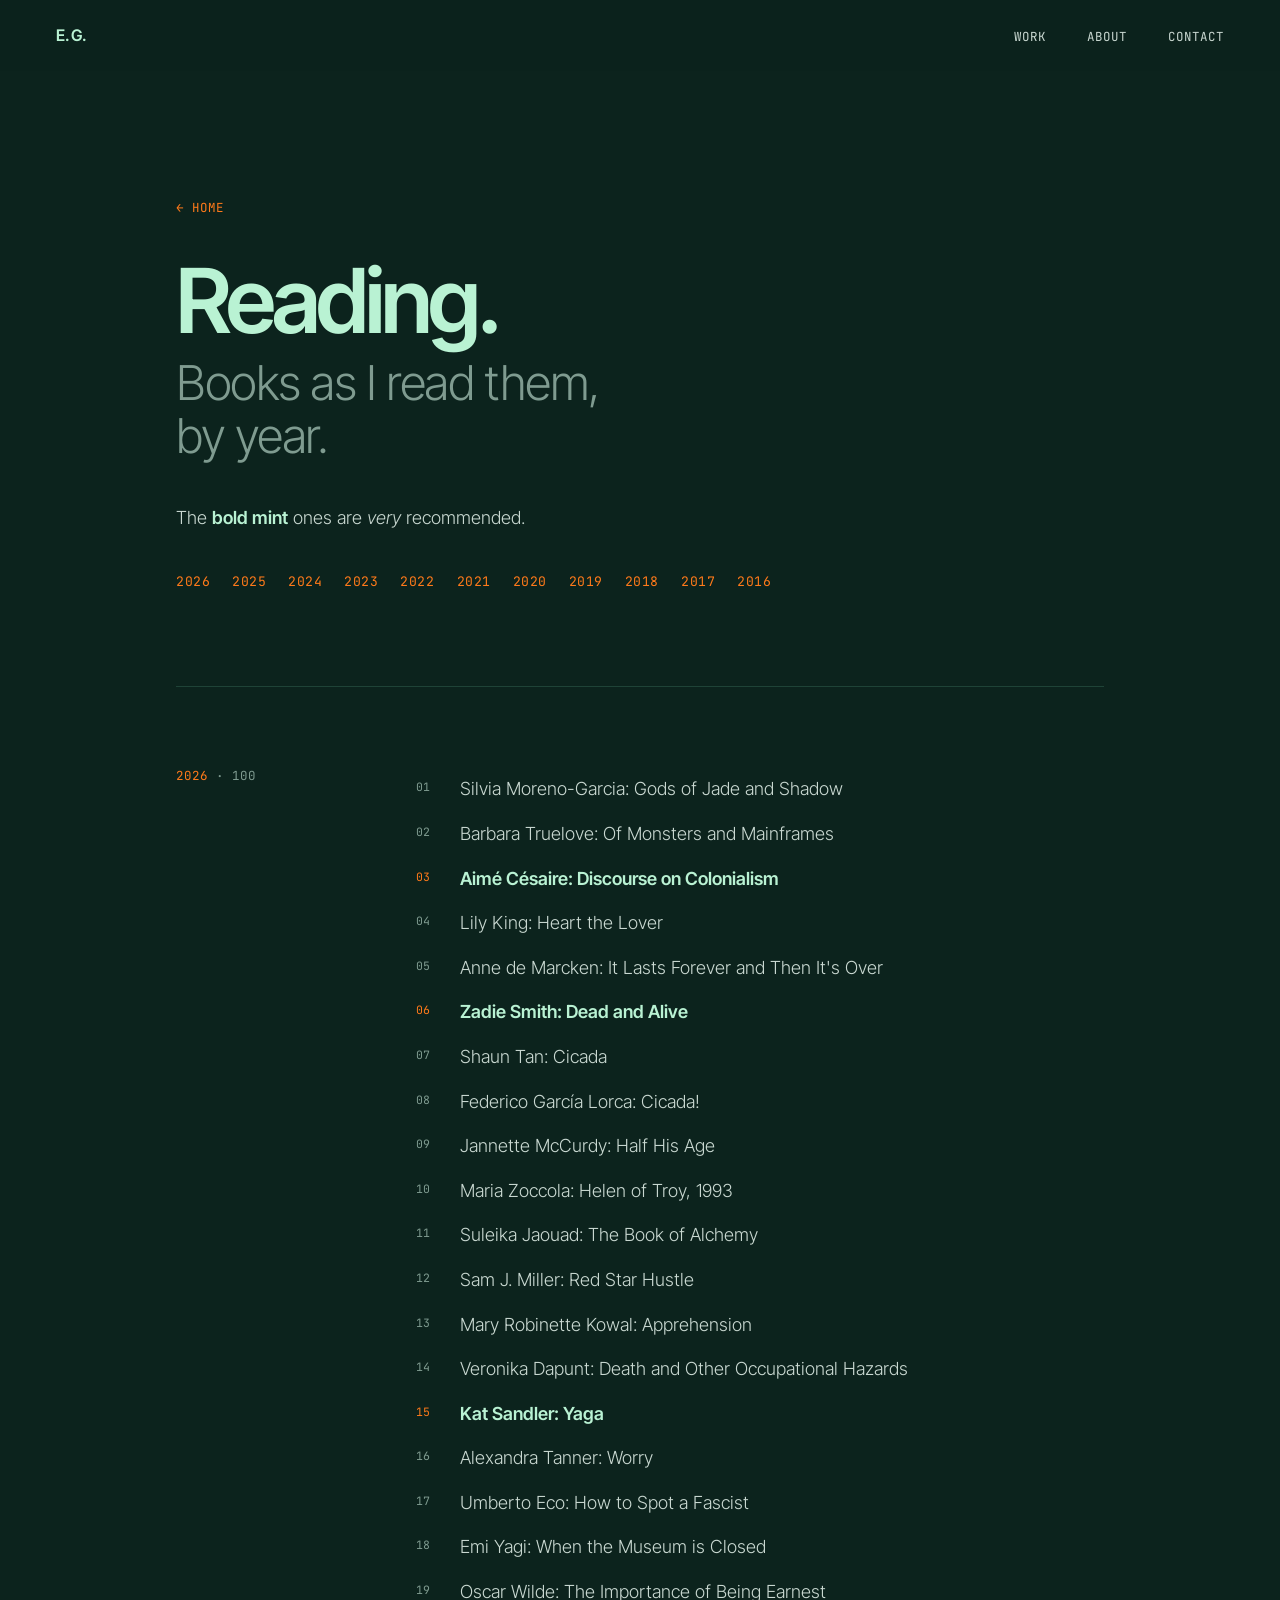
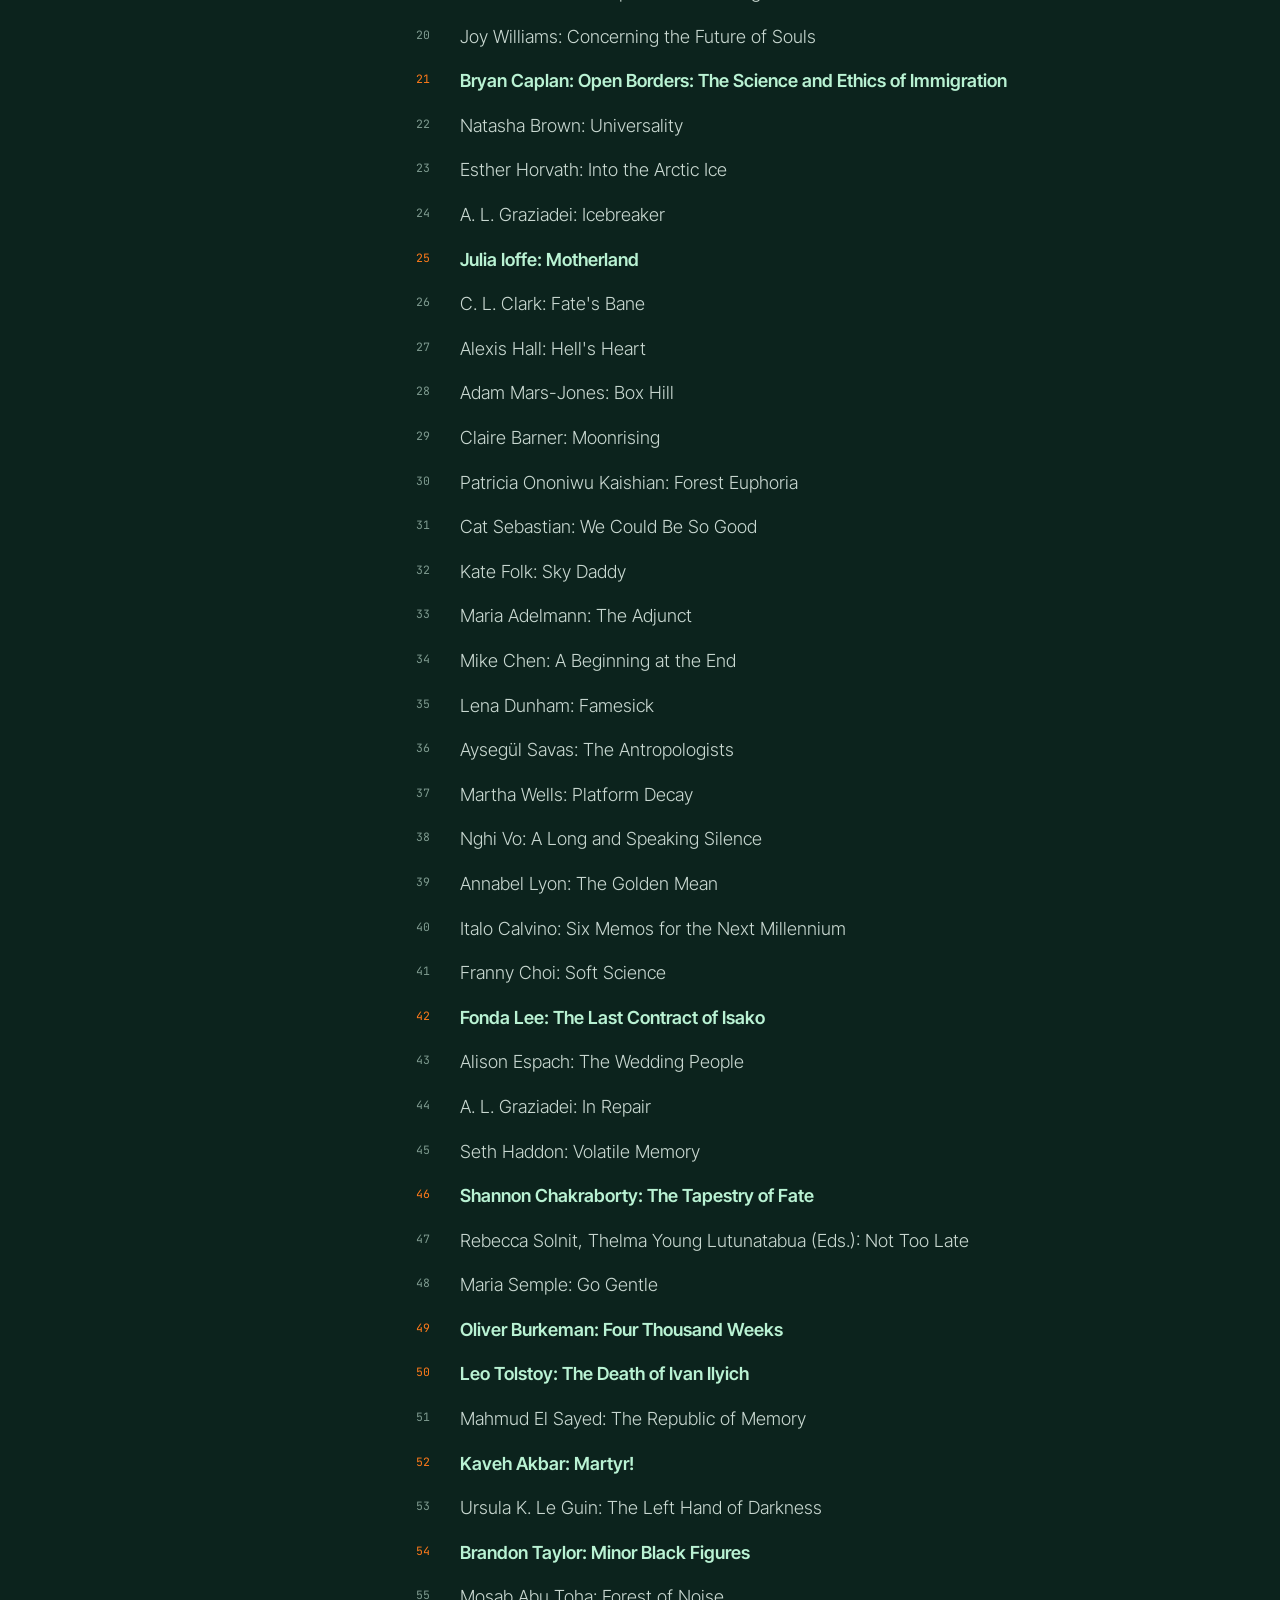
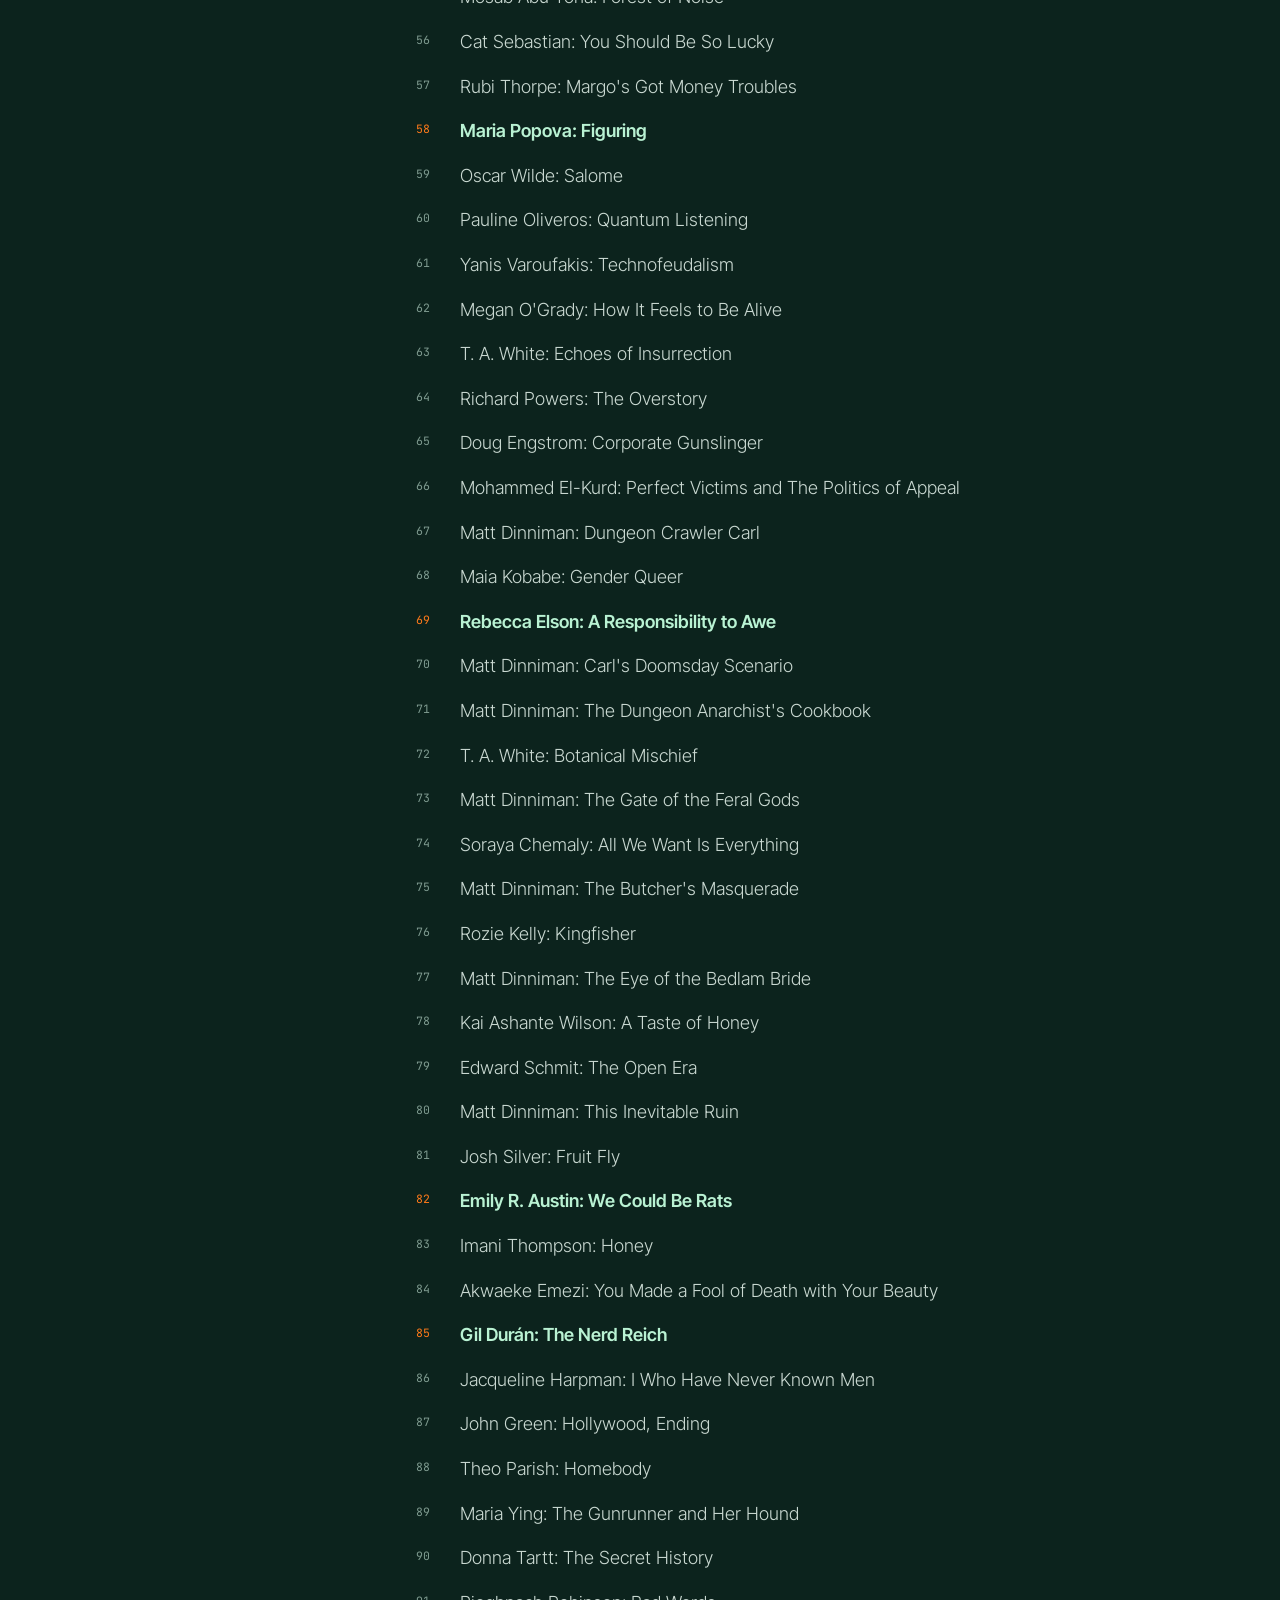
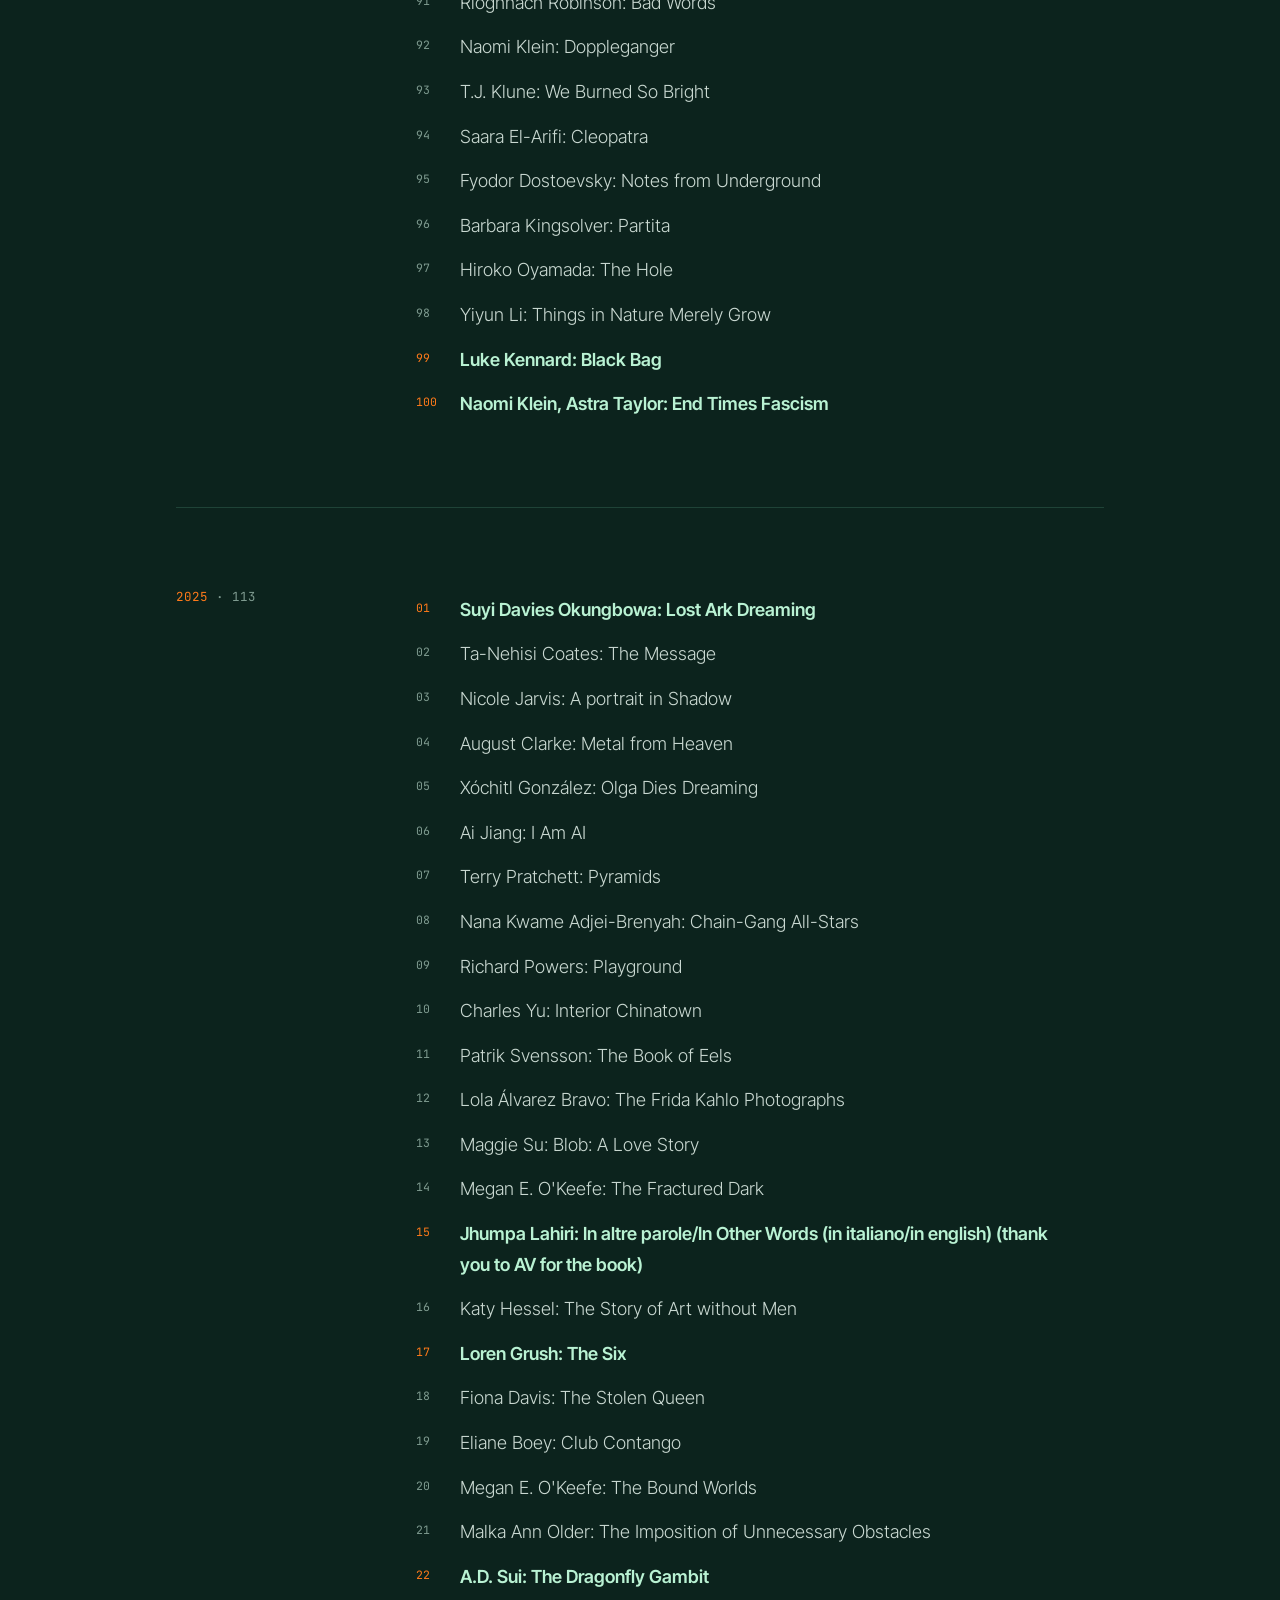
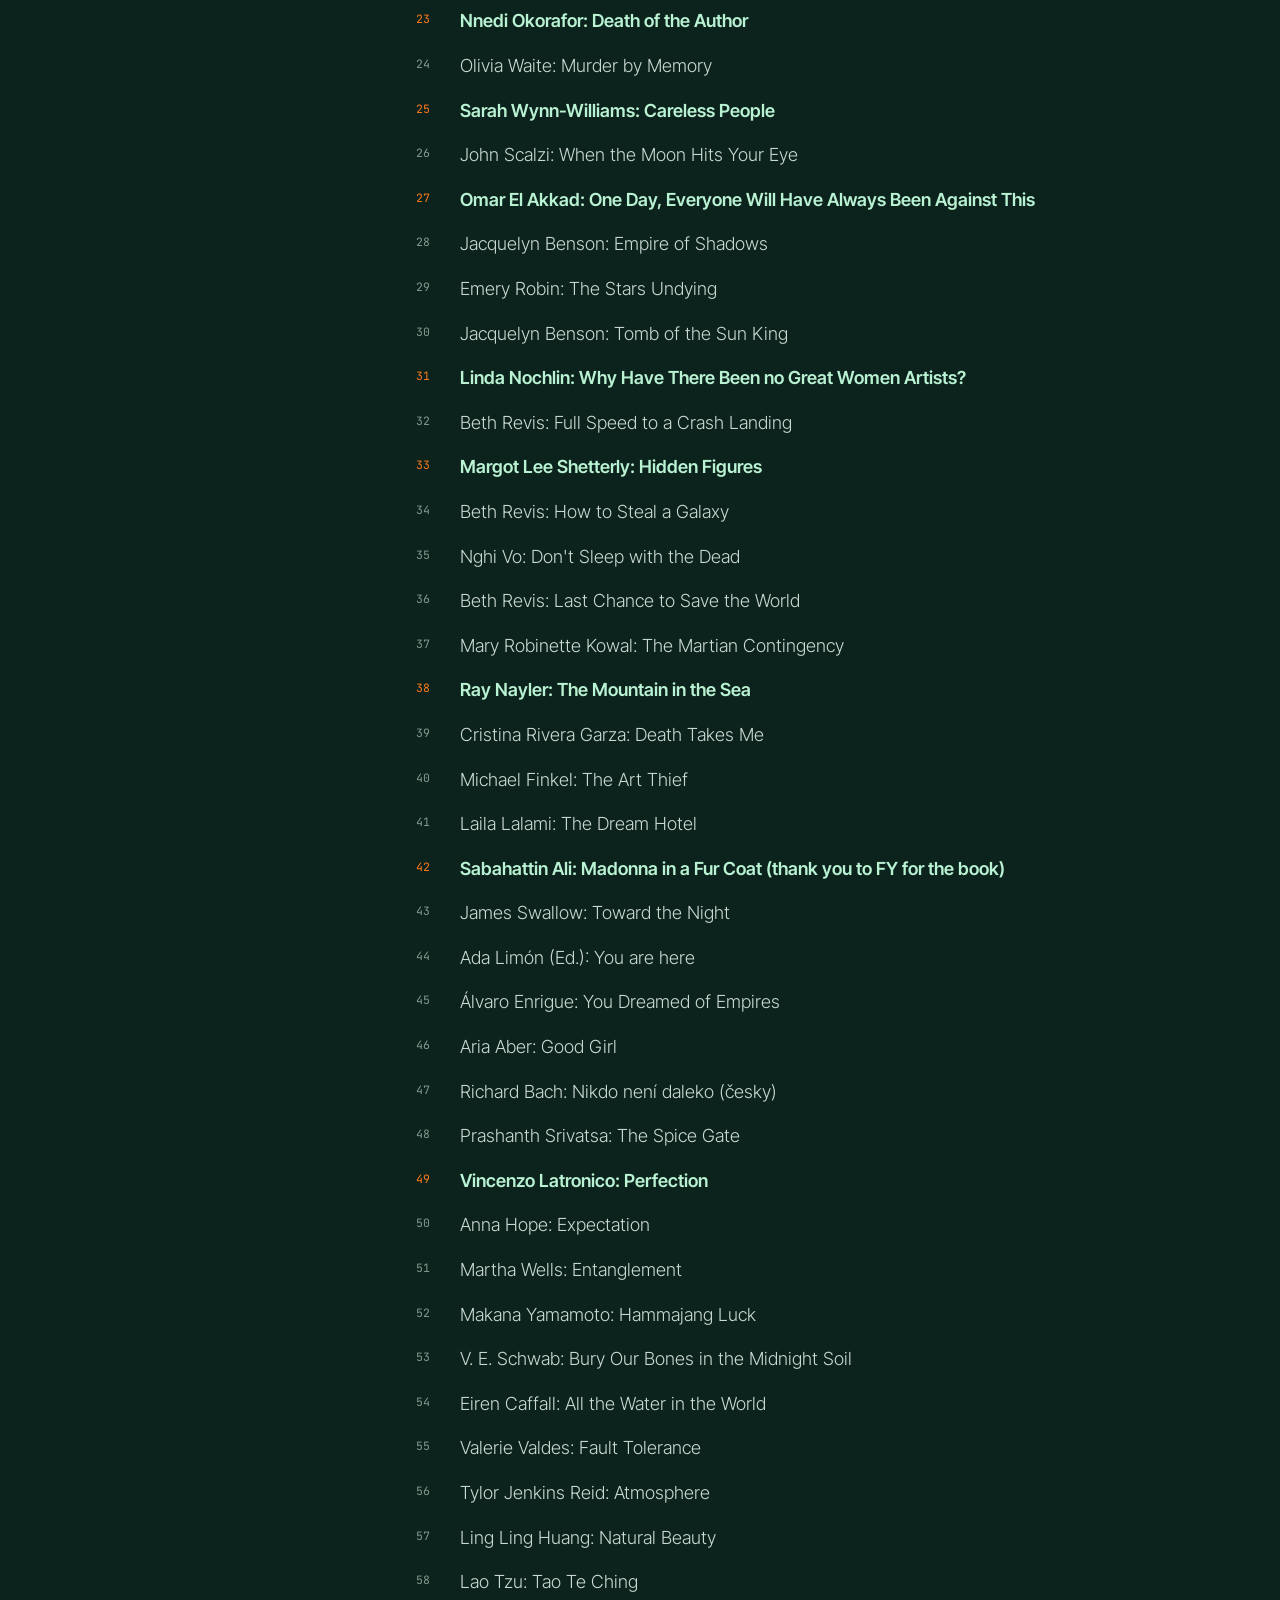
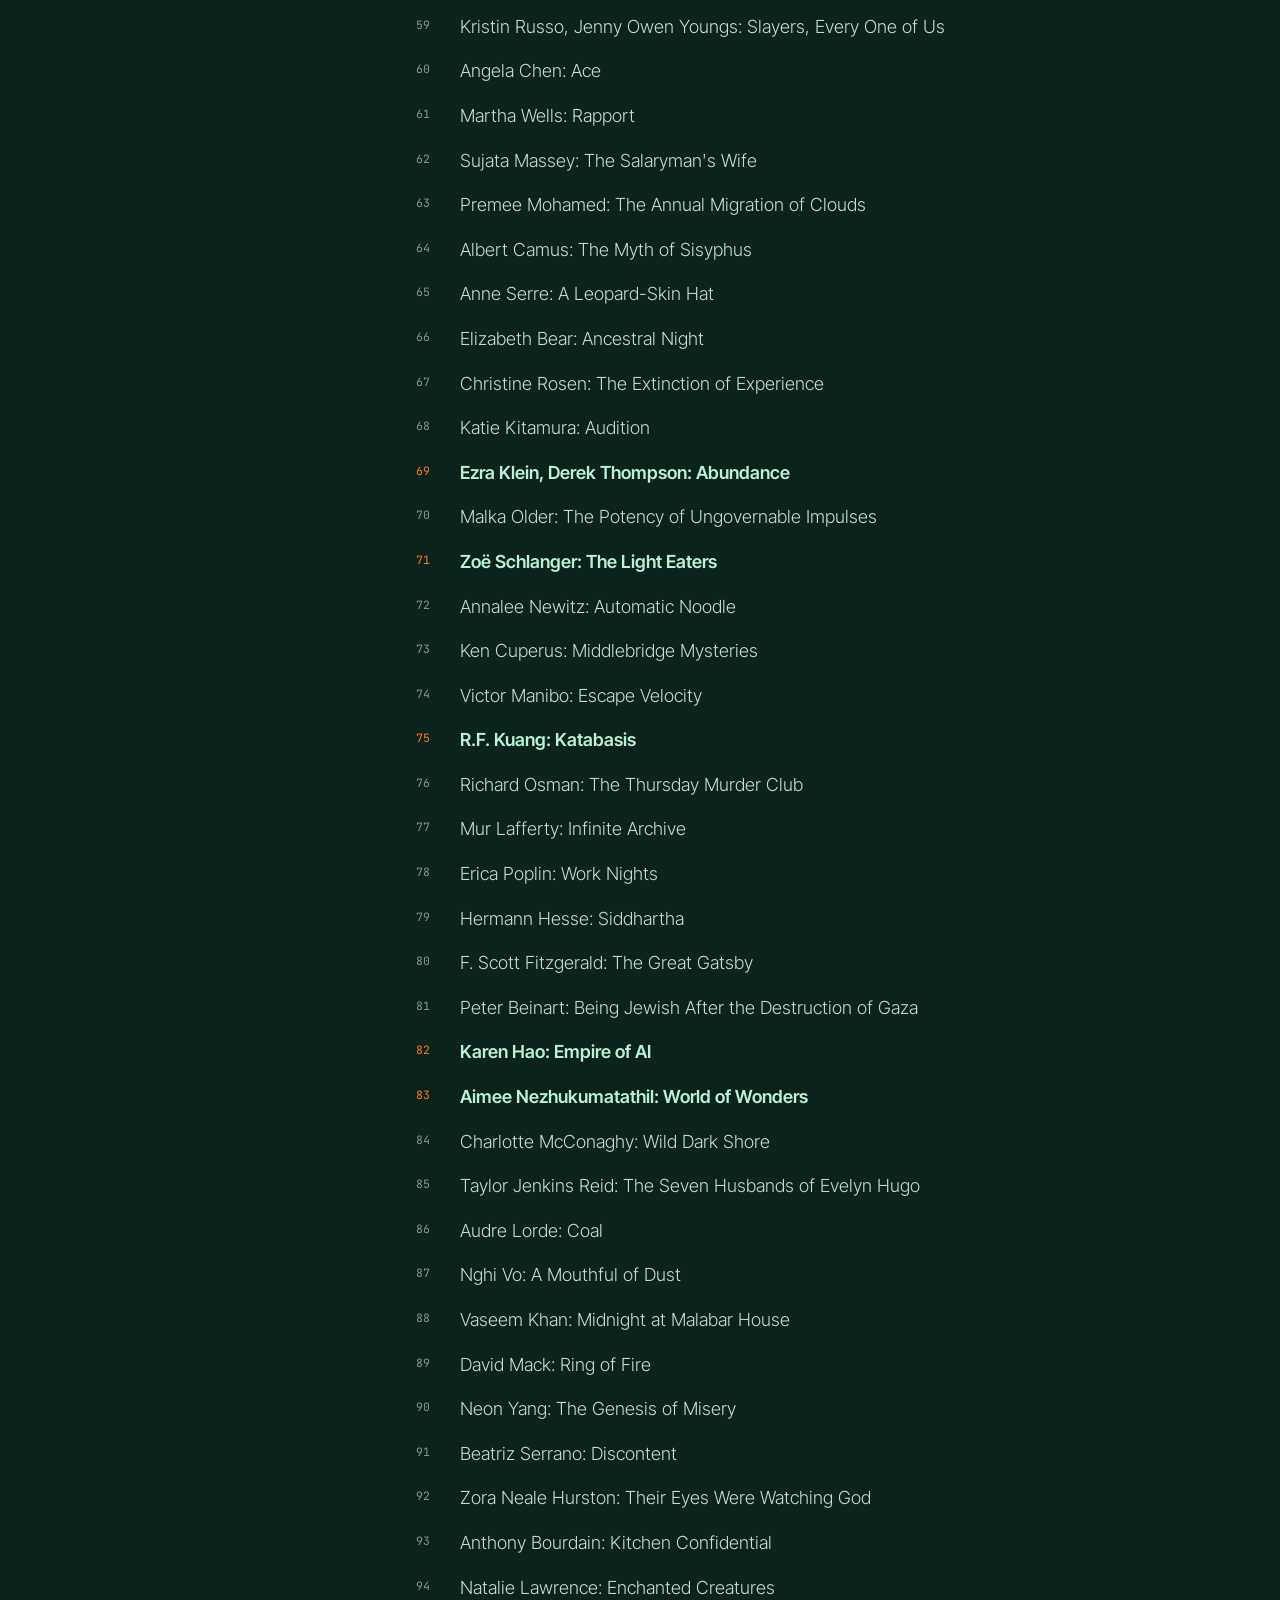
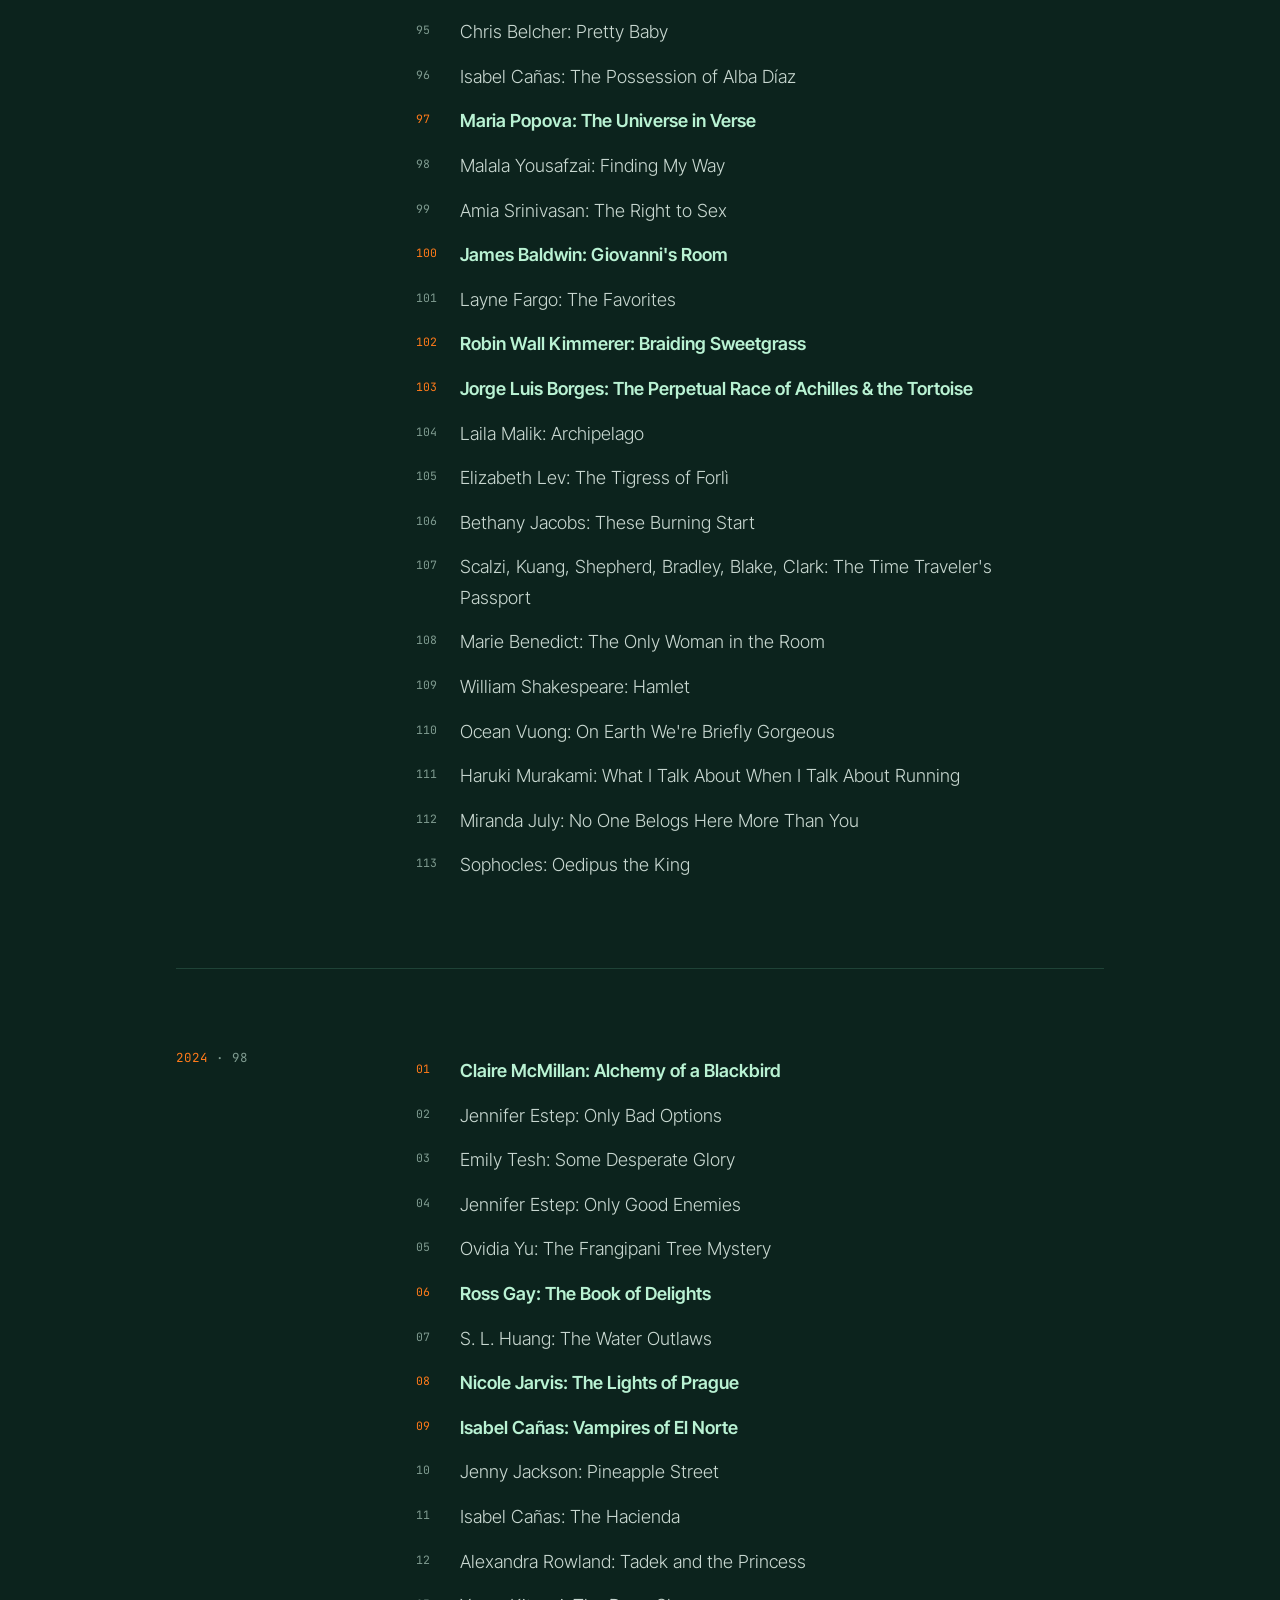
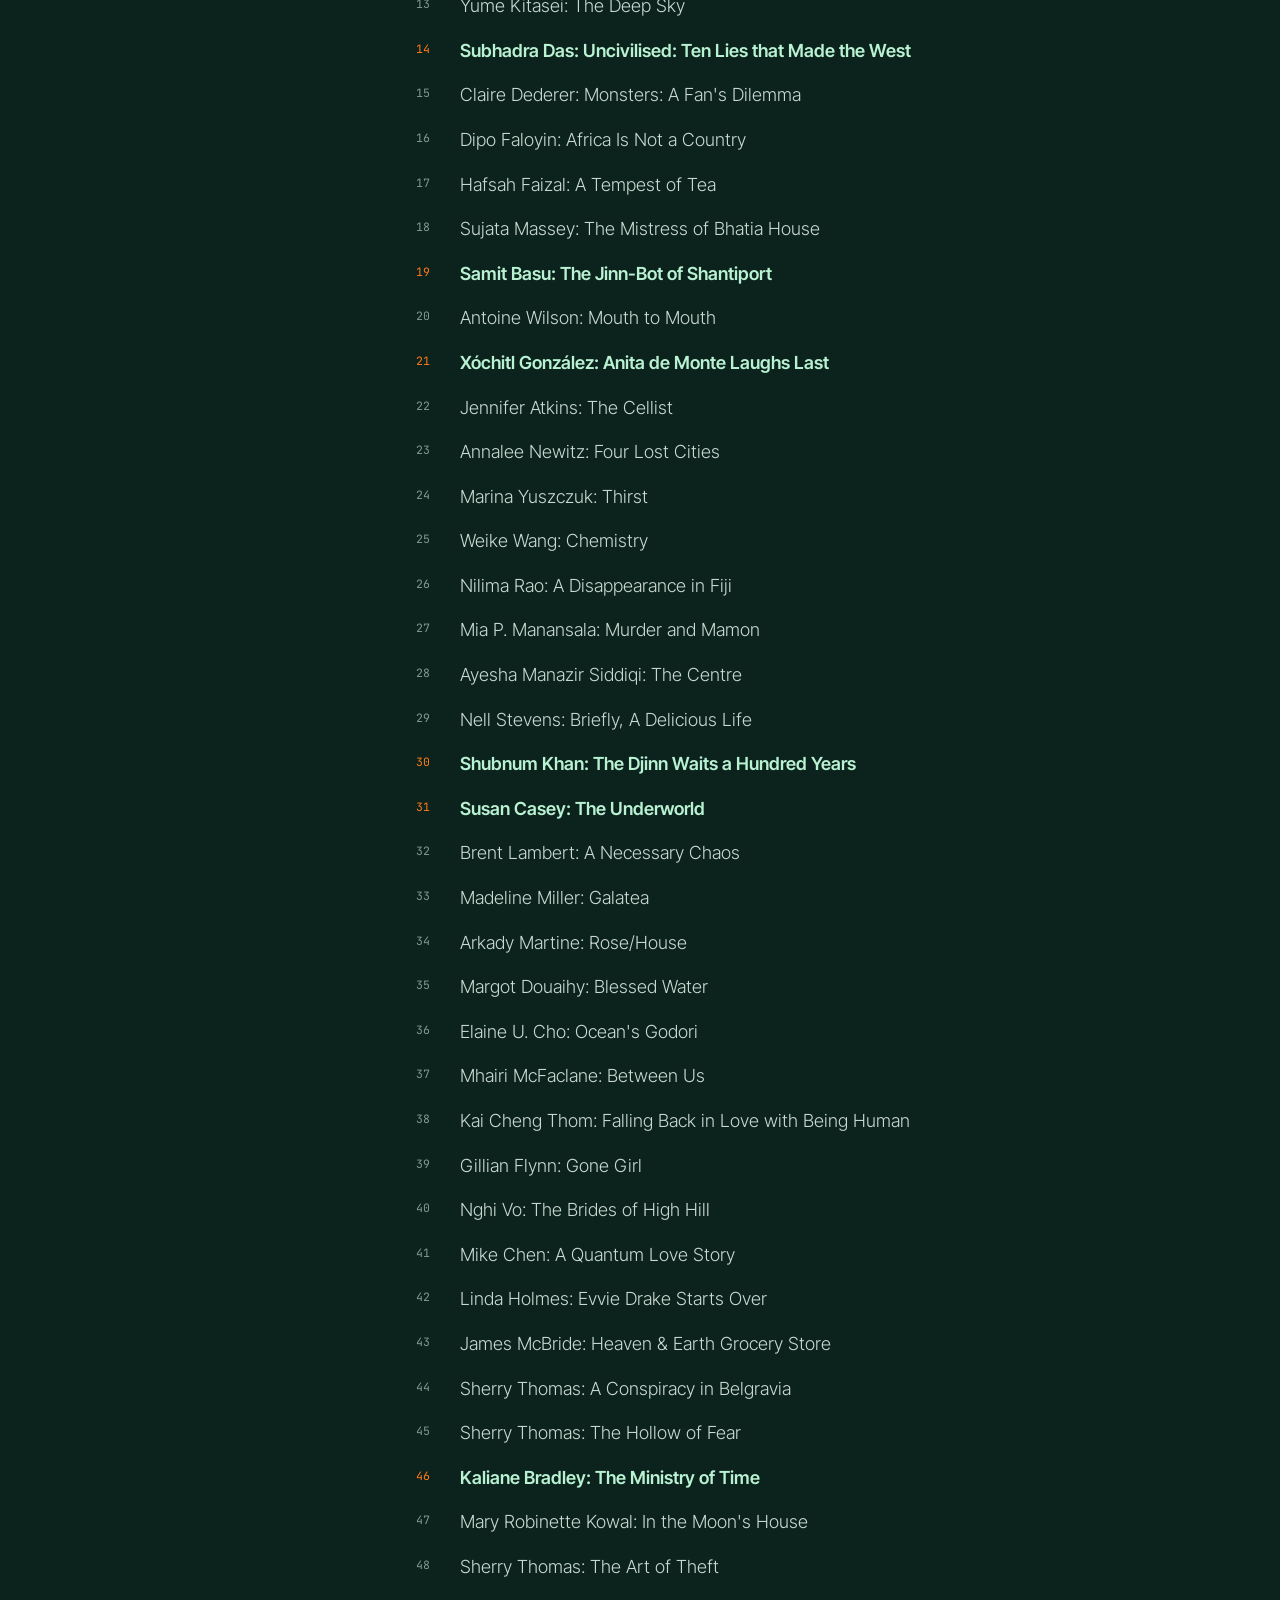
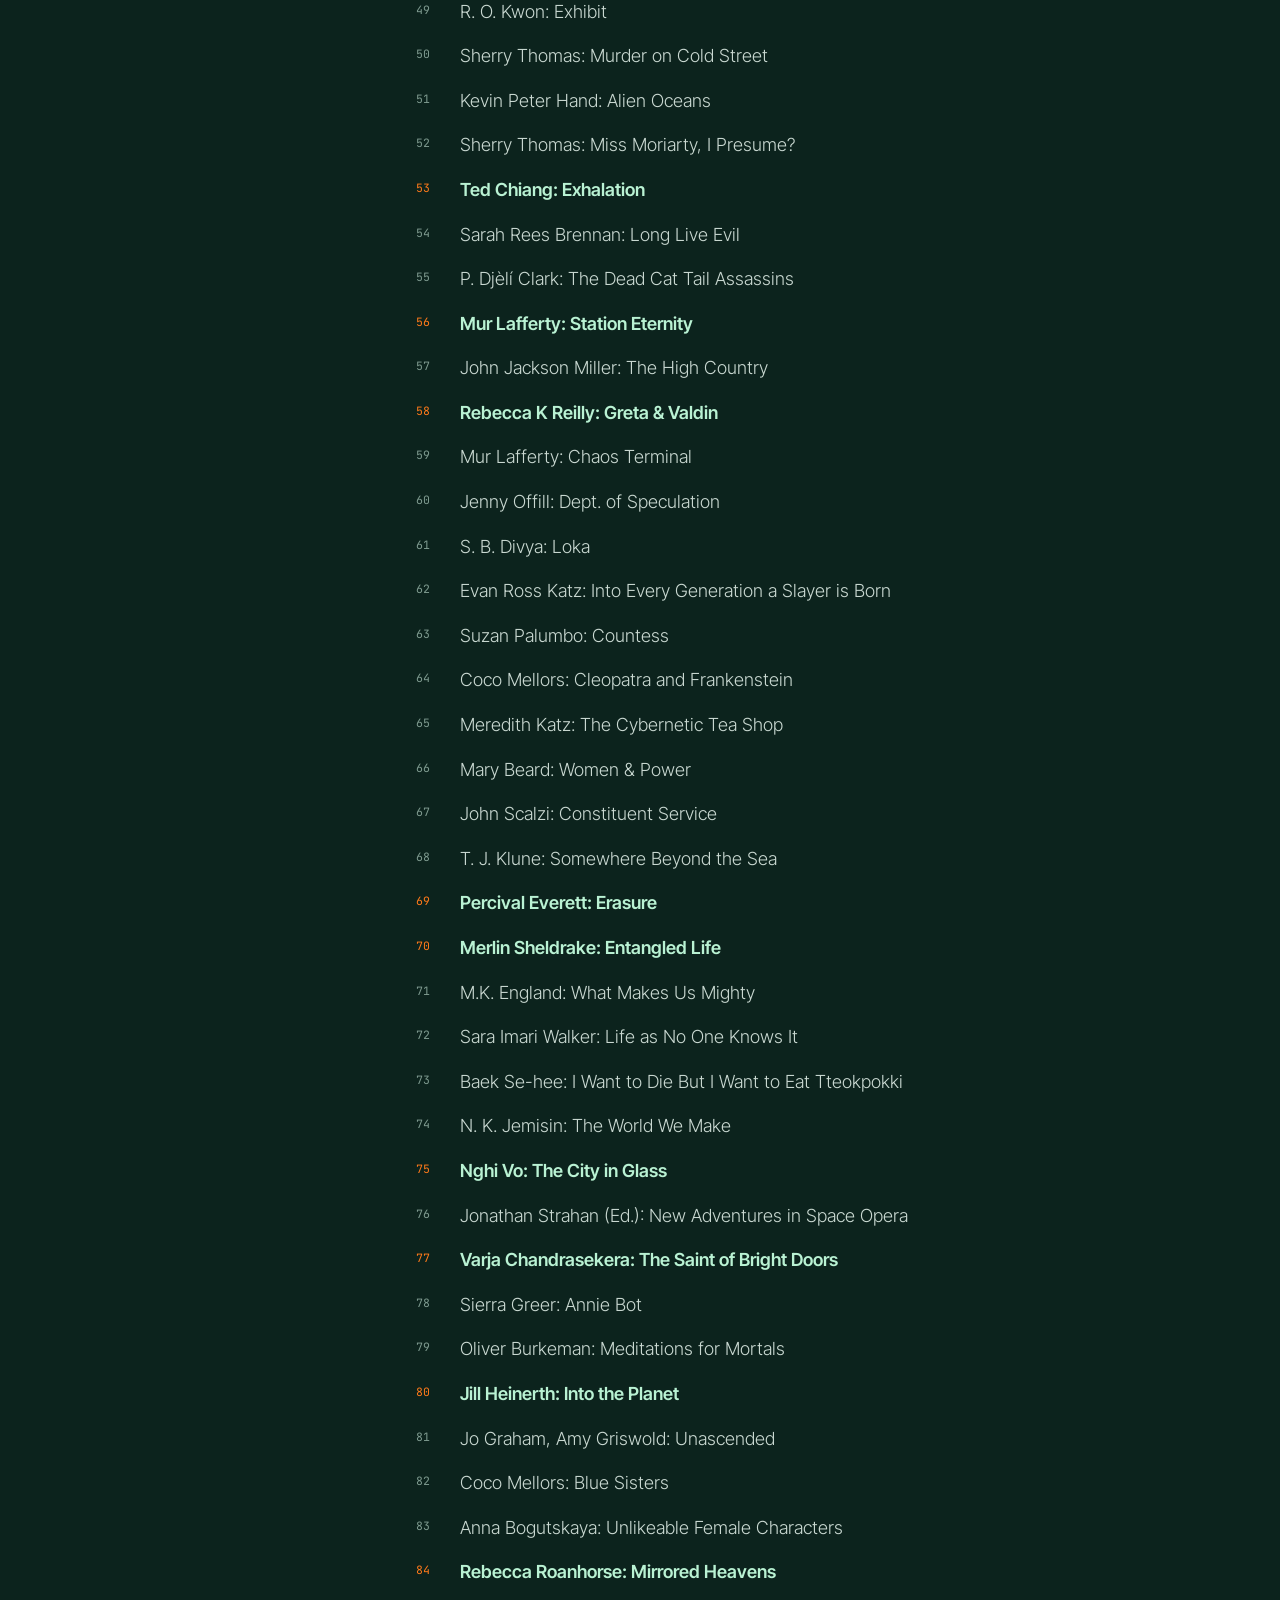
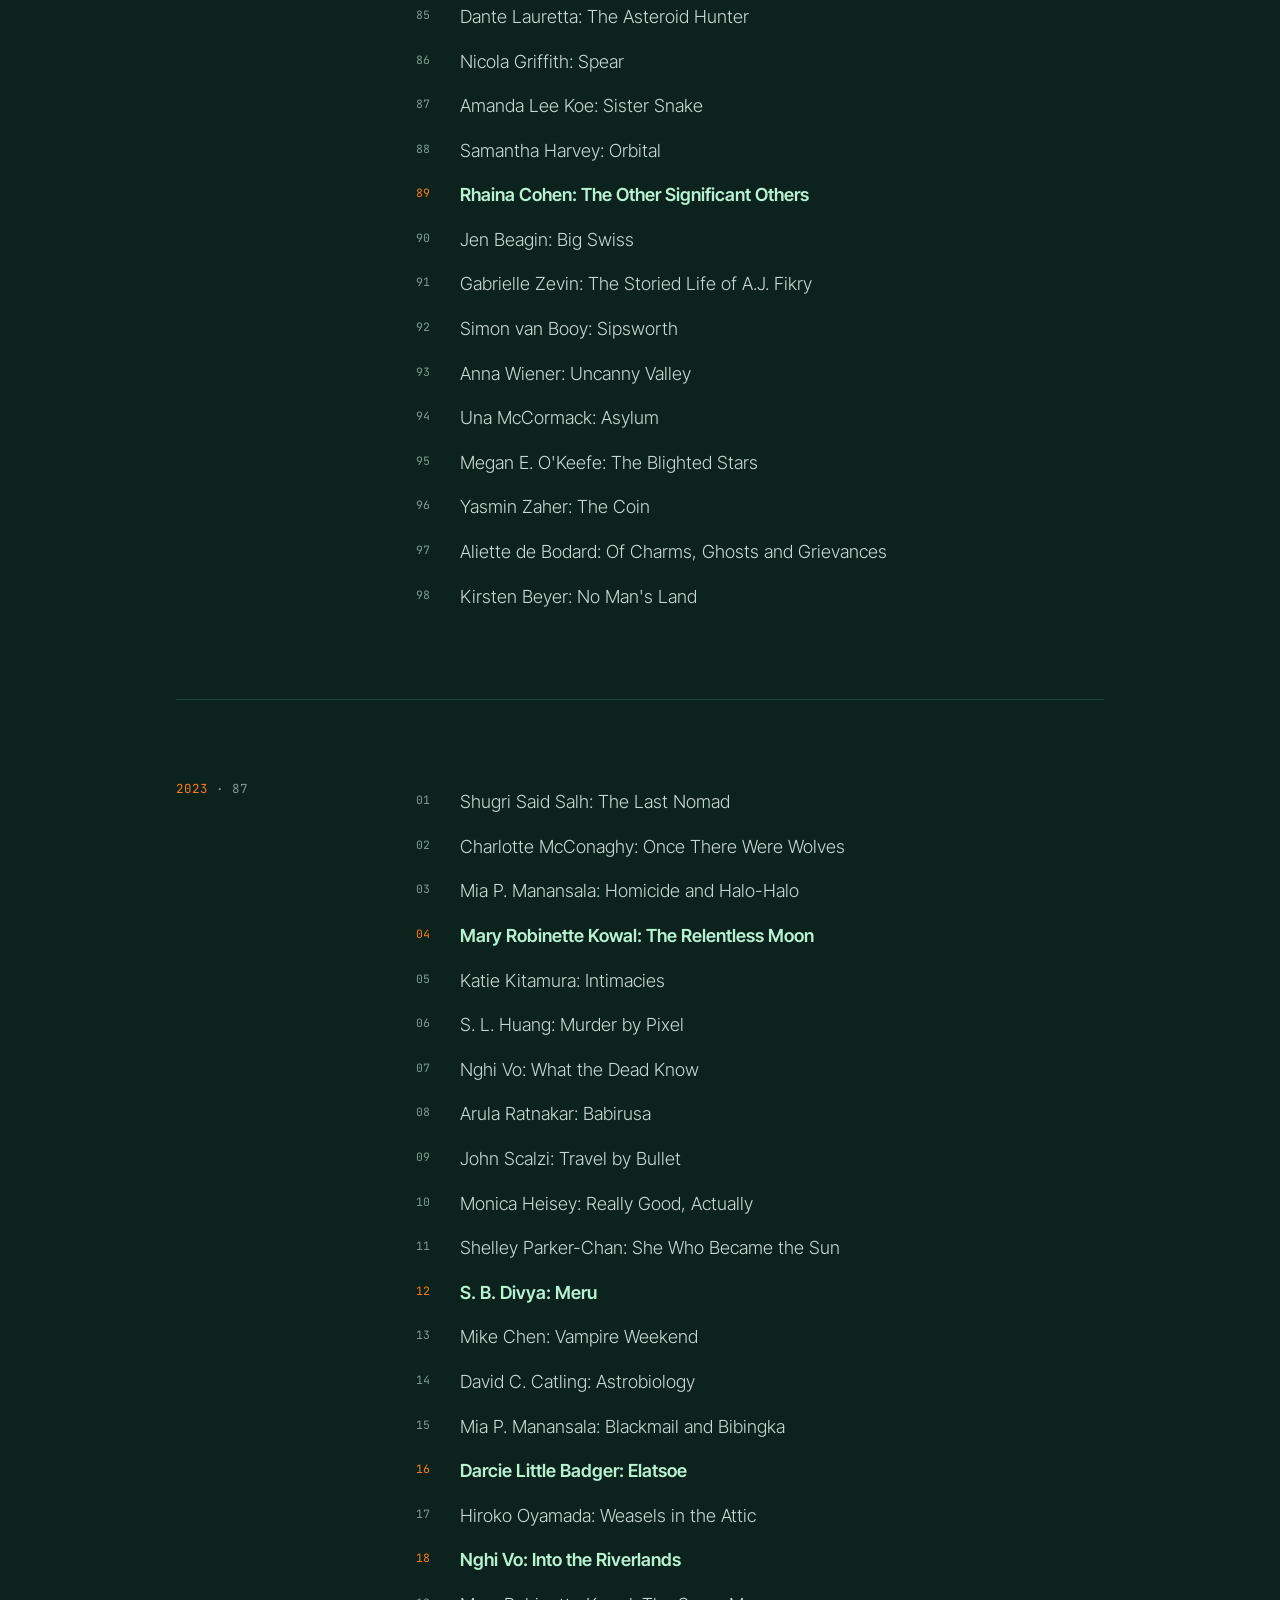
==== commit ca4f0f4c: "Update site" ====
--- a/reading.html
+++ b/reading.html
@@ -51,7 +51,7 @@
     -->
 
     <section class="row year-block" id="y2026">
-      <p class="label">2026 <span class="count">· 90</span></p>
+      <p class="label">2026 <span class="count">· 100</span></p>
       <ol class="reading">
           <li>Silvia Moreno-Garcia: Gods of Jade and Shadow</li>
           <li>Barbara Truelove: Of Monsters and Mainframes</li>
@@ -143,6 +143,16 @@
           <li>Theo Parish: Homebody</li>
           <li>Maria Ying: The Gunrunner and Her Hound</li>
           <li>Donna Tartt: The Secret History</li>
+          <li>Rioghnach Robinson: Bad Words</li>
+          <li>Naomi Klein: Doppleganger</li>
+          <li>T.J. Klune: We Burned So Bright</li>
+          <li>Saara El-Arifi: Cleopatra</li>
+          <li>Fyodor Dostoevsky: Notes from Underground</li>
+          <li>Barbara Kingsolver: Partita</li>
+          <li>Hiroko Oyamada: The Hole</li>
+          <li>Yiyun Li: Things in Nature Merely Grow</li>
+          <li class="rec">Luke Kennard: Black Bag</li>
+          <li class="rec">Naomi Klein, Astra Taylor: End Times Fascism</li>
       </ol>
     </section>
     <section class="row year-block" id="y2025">
